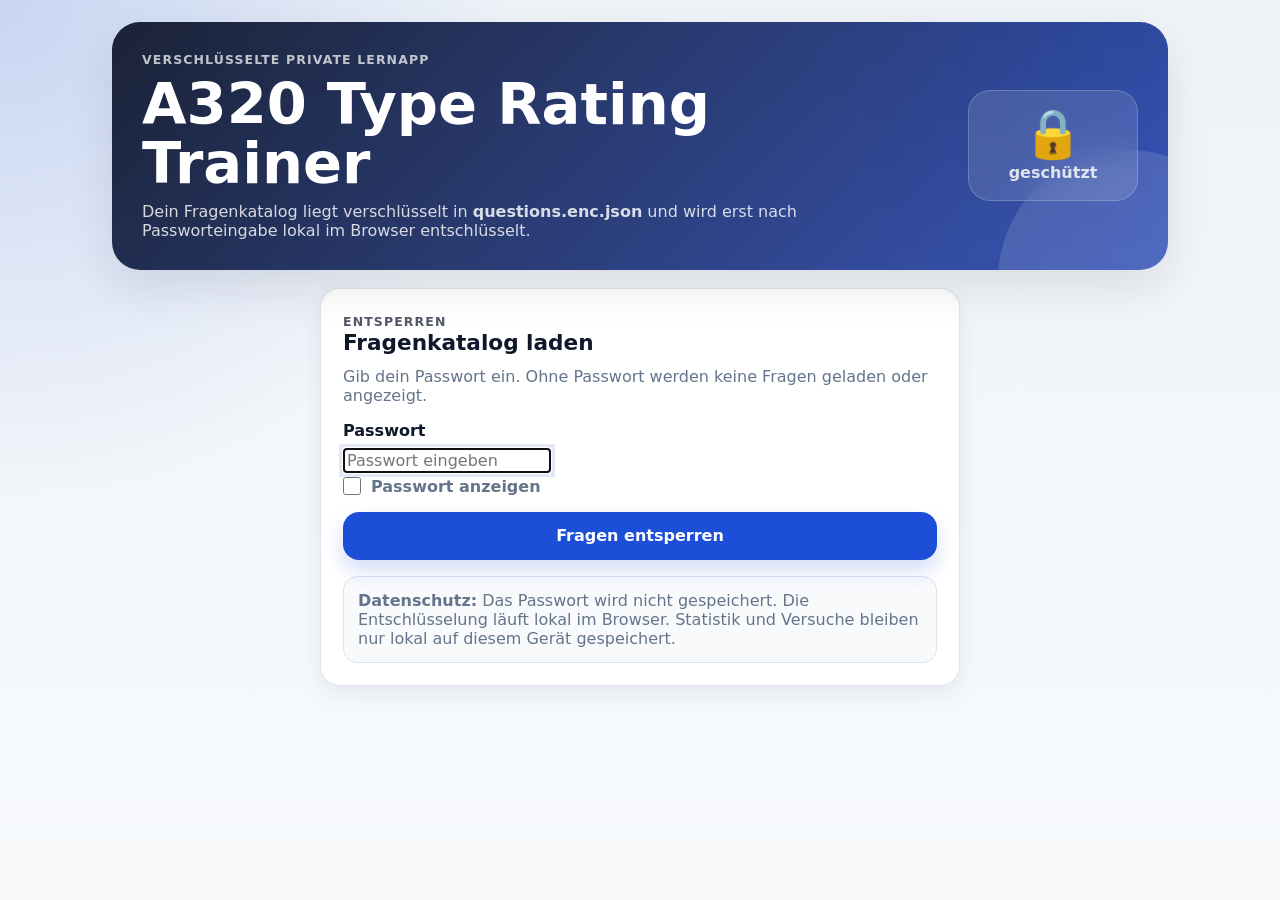
==== index.html @ b060999f "Add files via upload" ====
<!DOCTYPE html>
<html lang="de">
<head>
  <meta charset="UTF-8" />
  <meta name="viewport" content="width=device-width, initial-scale=1.0" />
  <meta name="theme-color" content="#0f172a" />
  <meta name="apple-mobile-web-app-capable" content="yes" />
  <meta name="apple-mobile-web-app-title" content="A320 Trainer" />
  <link rel="manifest" href="manifest.json" />
  <link rel="apple-touch-icon" href="icon-192.png" />

  <title>A320 Type Rating Trainer</title>

  <link rel="stylesheet" href="style.css" />
</head>
<body>
  <main class="app-shell">

    <section id="unlock-section" class="screen">
      <header class="hero">
        <div class="hero-content">
          <div>
            <p class="eyebrow">Verschlüsselte private Lernapp</p>
            <h1>A320 Type Rating Trainer</h1>
            <p class="subtitle">
              Dein Fragenkatalog liegt verschlüsselt in <strong>questions.enc.json</strong> und wird erst nach Passworteingabe lokal im Browser entschlüsselt.
            </p>
          </div>

          <div class="hero-badge">
            <strong>🔒</strong>
            <span>geschützt</span>
          </div>
        </div>
      </header>

      <section class="card unlock-card">
        <span class="card-kicker">Entsperren</span>
        <h2>Fragenkatalog laden</h2>
        <p class="muted">
          Gib dein Passwort ein. Ohne Passwort werden keine Fragen geladen oder angezeigt.
        </p>

        <label for="unlock-password">Passwort</label>
        <input id="unlock-password" type="password" autocomplete="current-password" placeholder="Passwort eingeben" />

        <label class="checkbox-line">
          <input id="show-password" type="checkbox" />
          Passwort anzeigen
        </label>

        <button id="unlock-btn" class="btn primary">
          Fragen entsperren
        </button>

        <div id="unlock-status" class="status-message hidden"></div>

        <div class="privacy-note">
          <strong>Datenschutz:</strong> Das Passwort wird nicht gespeichert. Die Entschlüsselung läuft lokal im Browser. Statistik und Versuche bleiben nur lokal auf diesem Gerät gespeichert.
        </div>
      </section>
    </section>

    <section id="dashboard-section" class="screen">
      <header class="hero">
        <div class="hero-content">
          <div>
            <p class="eyebrow">Private Lernapp</p>
            <h1>A320 Type Rating Trainer</h1>
            <p class="subtitle">
              Lokaler Quiz-Trainer für Lernmodus, Testprüfung, Fragenliste und Statistik.
            </p>
          </div>

          <div class="hero-badge">
            <strong id="question-count-hero">0</strong>
            <span>Fragen geladen</span>
          </div>
        </div>
      </header>

      <section id="data-warning-card" class="card warning-card hidden">
        <h2>Datenhinweis</h2>
        <div id="data-warning-list"></div>
      </section>

      <section class="dashboard-grid">
        <article class="card stat-card">
          <span class="card-kicker">Fragenkatalog</span>
          <strong id="question-count">0</strong>
          <p class="muted">Fragen lokal in dieser App geladen</p>

          <div class="button-row">
            <button id="open-question-list-btn" class="btn secondary">
              Fragenliste öffnen
            </button>
            <button id="export-questions-btn" class="btn ghost">
              Fragen als JSON exportieren
            </button>
          </div>
        </article>

        <article class="card stat-card">
          <span class="card-kicker">Statistik</span>
          <strong id="attempts-count">0</strong>
          <p class="muted">gespeicherte Versuche</p>

          <div class="mini-stats">
            <span>Bester Score: <strong id="best-score">–</strong></span>
            <span>Durchschnitt: <strong id="avg-score">–</strong></span>
          </div>
        </article>
      </section>

      <section class="mode-grid">
        <article class="card mode-card">
          <div class="mode-icon">📘</div>
          <h2>Lernmodus</h2>
          <p>
            Du erhältst direkt Feedback nach jeder Frage. Ideal zum Üben einzelner Bereiche.
          </p>

          <label for="range-type">Fragenbereich</label>
          <select id="range-type">
            <option value="all">Alle Fragen</option>
            <option value="custom">Eigener Bereich</option>
            <option value="wrong">Nur häufig falsch beantwortete Fragen</option>
          </select>

          <div id="range-custom" class="range-row hidden">
            <div>
              <label for="range-start">Von Frage</label>
              <input id="range-start" type="number" min="1" value="1" />
            </div>

            <div>
              <label for="range-end">Bis Frage</label>
              <input id="range-end" type="number" min="1" value="50" />
            </div>
          </div>

          <label class="checkbox-line">
            <input id="learn-shuffle" type="checkbox" />
            Zufällige Reihenfolge
          </label>

          <button id="start-learn-btn" class="btn primary">
            Lernmodus starten
          </button>
        </article>

        <article class="card mode-card">
          <div class="mode-icon">🧪</div>
          <h2>Testprüfung</h2>
          <p>
            40 zufällige Fragen. Während der Prüfung wird keine Lösung angezeigt.
            Die Auswertung kommt erst am Ende.
          </p>

          <label for="passing-score">Bestehensgrenze</label>
          <select id="passing-score">
            <option value="0">Keine Bestehensgrenze</option>
            <option value="70">70 %</option>
            <option value="75" selected>75 %</option>
            <option value="80">80 %</option>
            <option value="85">85 %</option>
          </select>

          <button id="start-test-btn" class="btn primary">
            Testprüfung starten
          </button>
        </article>
      </section>

      <section class="card">
        <div class="section-title-row">
          <div>
            <h2>Letzte Versuche</h2>
            <p class="muted">Alles wird nur lokal im Browser gespeichert.</p>
          </div>
          <button id="reset-stats-btn" class="btn danger small-btn">
            Statistik löschen
          </button>
        </div>

        <div id="history-list" class="history-list empty">
          Noch keine Versuche gespeichert.
        </div>

        <h3>Häufig falsch beantwortet</h3>
        <div id="frequent-wrong-list" class="history-list empty">
          Noch keine falschen Antworten vorhanden.
        </div>
      </section>
    </section>

    <section id="question-list-section" class="screen hidden">
      <div class="top-bar">
        <button id="back-from-list-btn" class="btn ghost">
          ← Dashboard
        </button>

        <div>
          <p class="screen-kicker">Fragenkatalog</p>
          <h1>Alle Fragen</h1>
          <p id="question-list-count" class="muted">0 Fragen</p>
        </div>
      </div>

      <section class="card">
        <label for="question-search">Suchen</label>
        <input id="question-search" type="search" placeholder="Fragentext, Antwort oder Nummer suchen..." />
        <div id="question-list" class="question-list"></div>
      </section>
    </section>

    <section id="quiz-section" class="screen hidden">
      <div class="top-bar">
        <button id="quit-session-btn" class="btn ghost">
          ← Abbrechen
        </button>

        <div>
          <p id="quiz-mode-title" class="screen-kicker">Lernmodus</p>
          <h1 id="quiz-progress">Frage 1 von 1</h1>
        </div>
      </div>

      <section class="card question-card">
        <div class="progress-shell">
          <div id="progress-bar" class="progress-bar"></div>
        </div>

        <div id="question-card"></div>

        <div id="answer-list" class="answer-list"></div>

        <div id="feedback-box" class="feedback-box hidden"></div>

        <div class="quiz-actions">
          <button id="check-answer-btn" class="btn primary">
            Antwort prüfen
          </button>

          <button id="next-question-btn" class="btn secondary">
            Nächste Frage
          </button>
        </div>
      </section>
    </section>

    <section id="result-section" class="screen hidden">
      <div class="top-bar">
        <button id="back-dashboard-btn" class="btn ghost">
          ← Dashboard
        </button>

        <div>
          <p class="screen-kicker">Auswertung</p>
          <h1 id="result-title">Resultat</h1>
        </div>
      </div>

      <section class="card">
        <div id="result-summary" class="result-summary"></div>

        <h2>Falsch beantwortete Fragen</h2>
        <div id="result-wrong-list" class="wrong-list"></div>
      </section>
    </section>

  </main>

  <script src="app.js" defer></script>
</body>
</html>
---- style.css ----
/* A320 Type Rating Trainer - modernes, mobiles Layout */

:root {
  --bg: #eef3f8;
  --bg-2: #f8fafc;
  --card: rgba(255, 255, 255, 0.96);
  --text: #0f172a;
  --muted: #64748b;
  --border: #dbe3ed;

  --primary: #1d4ed8;
  --primary-dark: #1e40af;
  --primary-soft: #dbeafe;

  --success: #15803d;
  --success-soft: #dcfce7;

  --danger: #b91c1c;
  --danger-soft: #fee2e2;

  --warning: #b45309;
  --warning-soft: #fff7ed;
  --warning-border: #fed7aa;

  --radius-lg: 28px;
  --radius: 20px;
  --radius-sm: 14px;

  --shadow: 0 18px 45px rgba(15, 23, 42, 0.10);
  --shadow-soft: 0 8px 22px rgba(15, 23, 42, 0.07);
}

* {
  box-sizing: border-box;
}

html {
  -webkit-text-size-adjust: 100%;
}

body {
  margin: 0;
  min-height: 100vh;
  color: var(--text);
  font-family: Inter, ui-sans-serif, system-ui, -apple-system, BlinkMacSystemFont, "Segoe UI", sans-serif;
  background:
    radial-gradient(circle at top left, rgba(29, 78, 216, 0.18), transparent 32rem),
    linear-gradient(180deg, var(--bg), var(--bg-2));
}

button,
input,
select {
  font: inherit;
}

.app-shell {
  width: min(1100px, 100%);
  margin: 0 auto;
  padding: 22px;
}

.screen {
  animation: fadeIn 0.18s ease-in-out;
}

.hidden {
  display: none !important;
}

.hero {
  position: relative;
  overflow: hidden;
  margin-bottom: 18px;
  padding: 30px;
  color: white;
  border-radius: var(--radius-lg);
  background:
    linear-gradient(135deg, rgba(15, 23, 42, 0.94), rgba(30, 64, 175, 0.88)),
    radial-gradient(circle at top right, rgba(96, 165, 250, 0.35), transparent 22rem);
  box-shadow: var(--shadow);
}

.hero::after {
  content: "";
  position: absolute;
  width: 260px;
  height: 260px;
  right: -90px;
  bottom: -140px;
  border-radius: 50%;
  background: rgba(255, 255, 255, 0.12);
}

.hero-content {
  position: relative;
  z-index: 1;
  display: flex;
  gap: 22px;
  align-items: center;
  justify-content: space-between;
}

.eyebrow,
.screen-kicker,
.card-kicker {
  margin: 0 0 8px;
  color: inherit;
  text-transform: uppercase;
  letter-spacing: 0.09em;
  font-size: 0.78rem;
  font-weight: 800;
  opacity: 0.72;
}

h1,
h2,
h3,
p {
  margin-top: 0;
}

h1 {
  margin-bottom: 8px;
  font-size: clamp(2rem, 5vw, 3.6rem);
  line-height: 1.03;
}

h2 {
  margin-bottom: 12px;
  font-size: 1.35rem;
}

h3 {
  margin-top: 24px;
  margin-bottom: 10px;
}

.subtitle {
  max-width: 680px;
  margin-bottom: 0;
  color: rgba(255, 255, 255, 0.82);
}

.hero-badge {
  min-width: 170px;
  padding: 18px;
  border: 1px solid rgba(255, 255, 255, 0.20);
  border-radius: 22px;
  background: rgba(255, 255, 255, 0.12);
  backdrop-filter: blur(16px);
  text-align: center;
}

.hero-badge strong {
  display: block;
  font-size: 3rem;
  line-height: 1;
}

.hero-badge span {
  display: block;
  margin-top: 6px;
  color: rgba(255, 255, 255, 0.82);
  font-weight: 700;
}

.card {
  margin-bottom: 18px;
  padding: 22px;
  border: 1px solid rgba(219, 227, 237, 0.92);
  border-radius: var(--radius);
  background: var(--card);
  box-shadow: var(--shadow-soft);
}

.warning-card {
  border-color: var(--warning-border);
  background: var(--warning-soft);
  color: #7c2d12;
}

.dashboard-grid,
.mode-grid {
  display: grid;
  grid-template-columns: 1fr 1fr;
  gap: 18px;
}

.stat-card strong {
  display: block;
  margin-bottom: 6px;
  font-size: 3rem;
  line-height: 1;
}

.muted {
  color: var(--muted);
}

.button-row {
  display: flex;
  gap: 10px;
  margin-top: 16px;
}

.mini-stats {
  display: grid;
  gap: 8px;
  margin-top: 14px;
  color: var(--muted);
}

.mode-card {
  display: flex;
  flex-direction: column;
}

.mode-card p {
  color: var(--muted);
}

.mode-icon {
  display: inline-grid;
  width: 48px;
  height: 48px;
  place-items: center;
  margin-bottom: 14px;
  border-radius: 16px;
  background: var(--primary-soft);
  font-size: 1.4rem;
}

label {
  display: block;
  margin: 12px 0 8px;
  font-weight: 800;
}

select,
input[type="number"],
input[type="search"] {
  width: 100%;
  margin-bottom: 10px;
  padding: 14px 15px;
  color: var(--text);
  border: 1px solid var(--border);
  border-radius: var(--radius-sm);
  background: white;
  outline: none;
}

select:focus,
input:focus {
  border-color: rgba(29, 78, 216, 0.65);
  box-shadow: 0 0 0 4px rgba(29, 78, 216, 0.12);
}

.range-row {
  display: grid;
  grid-template-columns: 1fr 1fr;
  gap: 14px;
}

.checkbox-line {
  display: flex;
  align-items: center;
  gap: 10px;
  margin: 6px 0 16px;
  color: var(--muted);
  font-weight: 700;
}

.checkbox-line input {
  width: 20px;
  height: 20px;
}

.btn {
  display: inline-flex;
  width: 100%;
  min-height: 48px;
  align-items: center;
  justify-content: center;
  gap: 8px;
  padding: 13px 16px;
  border: 0;
  border-radius: 16px;
  cursor: pointer;
  font-weight: 900;
  transition: transform 0.08s ease, opacity 0.15s ease, background 0.15s ease, box-shadow 0.15s ease;
}

.btn:active {
  transform: translateY(1px) scale(0.995);
}

.btn:disabled {
  cursor: not-allowed;
  opacity: 0.52;
}

.primary {
  color: white;
  background: var(--primary);
  box-shadow: 0 10px 20px rgba(29, 78, 216, 0.20);
}

.primary:hover {
  background: var(--primary-dark);
}

.secondary {
  color: #1e293b;
  background: #e8eef8;
}

.ghost {
  color: var(--primary);
  border: 1px solid var(--border);
  background: white;
}

.danger {
  color: var(--danger);
  background: var(--danger-soft);
}

.small-btn {
  width: auto;
  min-height: 42px;
}

.section-title-row,
.top-bar {
  display: flex;
  gap: 16px;
  align-items: center;
  justify-content: space-between;
}

.top-bar {
  margin-bottom: 18px;
}

.top-bar .btn {
  width: auto;
  min-width: 150px;
}

.top-bar h1 {
  margin-bottom: 2px;
  font-size: clamp(1.7rem, 4vw, 2.5rem);
}

.history-list,
.wrong-list,
.question-list {
  display: grid;
  gap: 12px;
}

.empty {
  color: var(--muted);
}

.history-item,
.wrong-item,
.list-question-item {
  padding: 15px;
  border: 1px solid var(--border);
  border-radius: 16px;
  background: #fbfdff;
}

.history-item p,
.wrong-item p,
.list-question-item p {
  margin-bottom: 8px;
}

.question-card {
  padding: clamp(18px, 4vw, 30px);
}

.progress-shell {
  width: 100%;
  height: 10px;
  overflow: hidden;
  margin-bottom: 22px;
  border-radius: 999px;
  background: #e2e8f0;
}

.progress-bar {
  height: 100%;
  width: 0%;
  border-radius: 999px;
  background: linear-gradient(90deg, var(--primary), #38bdf8);
  transition: width 0.22s ease;
}

.question-meta {
  display: flex;
  flex-wrap: wrap;
  gap: 8px;
  margin-bottom: 12px;
}

.pill {
  display: inline-flex;
  align-items: center;
  padding: 5px 10px;
  border-radius: 999px;
  color: #475569;
  background: #f1f5f9;
  font-size: 0.85rem;
  font-weight: 800;
}

.question-card h2 {
  font-size: clamp(1.25rem, 4vw, 1.85rem);
  line-height: 1.28;
}

.answer-list {
  display: grid;
  gap: 12px;
  margin-top: 22px;
}

.answer-btn {
  width: 100%;
  min-height: 58px;
  padding: 15px;
  text-align: left;
  color: var(--text);
  border: 2px solid var(--border);
  border-radius: 18px;
  background: white;
  cursor: pointer;
  line-height: 1.35;
}

.answer-btn:hover {
  border-color: #b8c5d8;
  background: #fbfdff;
}

.answer-btn.selected {
  border-color: var(--primary);
  background: #eff6ff;
}

.answer-btn.correct {
  border-color: var(--success);
  background: var(--success-soft);
}

.answer-btn.wrong {
  border-color: var(--danger);
  background: var(--danger-soft);
}

.answer-letter {
  display: inline-grid;
  width: 31px;
  height: 31px;
  place-items: center;
  margin-right: 10px;
  border-radius: 999px;
  color: #0f172a;
  background: #e2e8f0;
  font-weight: 950;
}

.feedback-box {
  margin-top: 16px;
  padding: 14px;
  border-radius: 16px;
  font-weight: 800;
}

.feedback-box.good {
  color: var(--success);
  background: var(--success-soft);
}

.feedback-box.bad {
  color: var(--danger);
  background: var(--danger-soft);
}

.quiz-actions {
  display: grid;
  grid-template-columns: 1fr 1fr;
  gap: 12px;
  margin-top: 20px;
}

.result-summary {
  display: grid;
  grid-template-columns: repeat(5, 1fr);
  gap: 12px;
  margin-bottom: 24px;
}

.result-box {
  padding: 16px;
  border: 1px solid var(--border);
  border-radius: 16px;
  background: #fbfdff;
}

.result-box span {
  display: block;
  margin-bottom: 6px;
  color: var(--muted);
  font-size: 0.9rem;
  font-weight: 700;
}

.result-box strong {
  display: block;
  font-size: 1.7rem;
}

.result-box.pass {
  border-color: rgba(21, 128, 61, 0.3);
  background: var(--success-soft);
}

.result-box.fail {
  border-color: rgba(185, 28, 28, 0.3);
  background: var(--danger-soft);
}

.tag {
  display: inline-flex;
  margin-bottom: 8px;
  padding: 5px 10px;
  border-radius: 999px;
  font-size: 0.82rem;
  font-weight: 900;
}

.tag-success {
  color: var(--success);
  background: var(--success-soft);
}

.tag-danger {
  color: var(--danger);
  background: var(--danger-soft);
}

.answer-list-mini {
  display: grid;
  gap: 6px;
  margin-top: 10px;
}

.answer-mini {
  padding: 8px 10px;
  border-radius: 10px;
  background: #f1f5f9;
}

.answer-mini.correct-mini {
  color: var(--success);
  background: var(--success-soft);
  font-weight: 900;
}

@media (max-width: 820px) {
  .app-shell {
    padding: 14px;
  }

  .hero {
    padding: 22px;
  }

  .hero-content,
  .dashboard-grid,
  .mode-grid,
  .range-row,
  .quiz-actions,
  .result-summary,
  .section-title-row,
  .top-bar {
    display: grid;
    grid-template-columns: 1fr;
  }

  .hero-badge {
    width: 100%;
    text-align: left;
  }

  .button-row {
    flex-direction: column;
  }

  .top-bar .btn,
  .small-btn {
    width: 100%;
  }

  .result-summary {
    gap: 10px;
  }
}

@keyframes fadeIn {
  from {
    opacity: 0;
    transform: translateY(5px);
  }

  to {
    opacity: 1;
    transform: translateY(0);
  }
}


/* Verschlüsselungs- / Unlock-Screen */
.unlock-card {
  max-width: 640px;
  margin-left: auto;
  margin-right: auto;
}

.checkbox-line {
  display: flex;
  align-items: center;
  gap: 10px;
  font-weight: 700;
  margin: 4px 0 16px;
}

.checkbox-line input {
  width: 18px;
  height: 18px;
  margin: 0;
}

.status-message {
  margin-top: 14px;
  border-radius: 14px;
  padding: 12px 14px;
  font-weight: 800;
}

.status-message.info {
  background: #e0f2fe;
  color: #075985;
}

.status-message.good {
  background: var(--success-bg);
  color: var(--success);
}

.status-message.bad {
  background: var(--danger-bg);
  color: var(--danger);
}

.privacy-note {
  margin-top: 16px;
  padding: 14px;
  border-radius: 14px;
  background: #f8fafc;
  color: var(--muted);
  border: 1px solid var(--border);
}
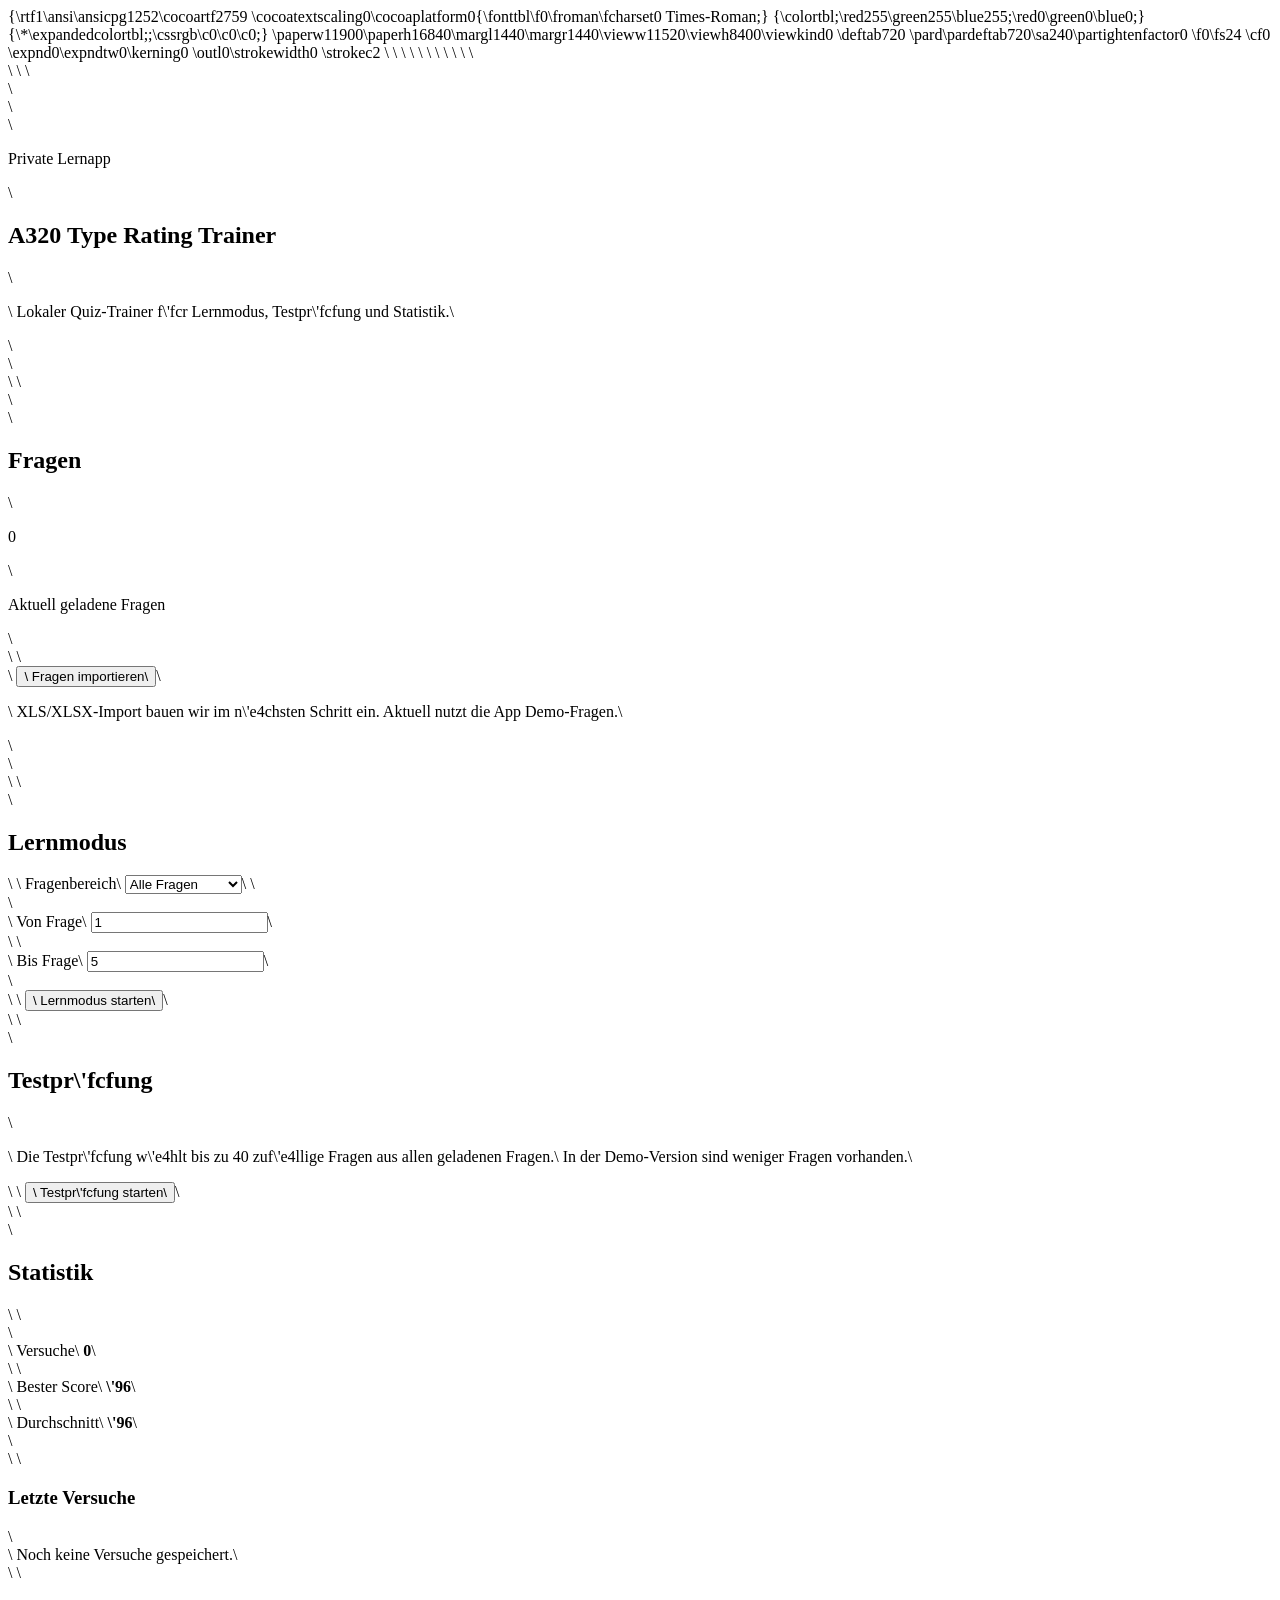
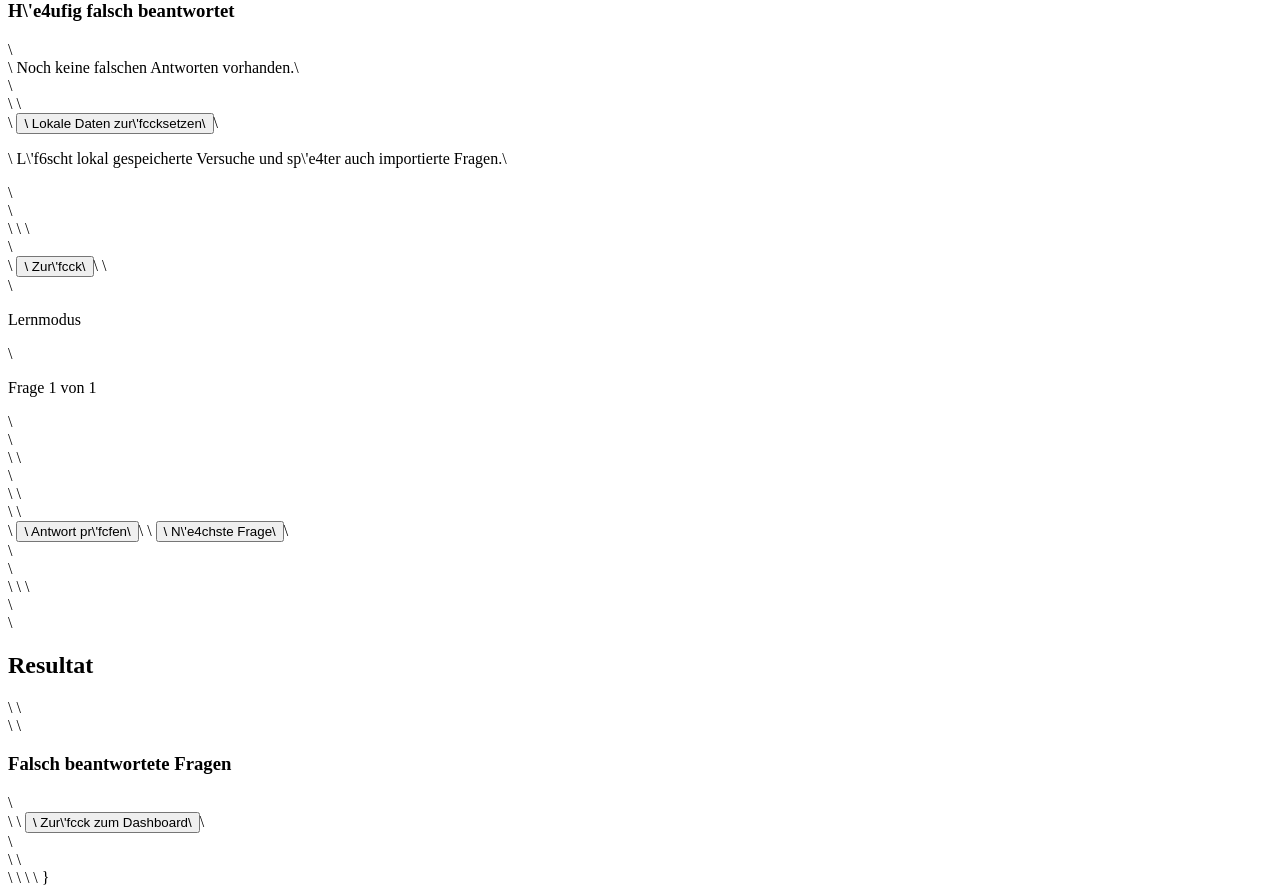
==== commit 37ee7579: "Add files via upload" ====
--- a/index.html
+++ b/index.html
@@ -1,276 +1,181 @@
-<!DOCTYPE html>
-<html lang="de">
-<head>
-  <meta charset="UTF-8" />
-  <meta name="viewport" content="width=device-width, initial-scale=1.0" />
-  <meta name="theme-color" content="#0f172a" />
-  <meta name="apple-mobile-web-app-capable" content="yes" />
-  <meta name="apple-mobile-web-app-title" content="A320 Trainer" />
-  <link rel="manifest" href="manifest.json" />
-  <link rel="apple-touch-icon" href="icon-192.png" />
+{\rtf1\ansi\ansicpg1252\cocoartf2759
+\cocoatextscaling0\cocoaplatform0{\fonttbl\f0\froman\fcharset0 Times-Roman;}
+{\colortbl;\red255\green255\blue255;\red0\green0\blue0;}
+{\*\expandedcolortbl;;\cssrgb\c0\c0\c0;}
+\paperw11900\paperh16840\margl1440\margr1440\vieww11520\viewh8400\viewkind0
+\deftab720
+\pard\pardeftab720\sa240\partightenfactor0
 
-  <title>A320 Type Rating Trainer</title>
-
-  <link rel="stylesheet" href="style.css" />
-</head>
-<body>
-  <main class="app-shell">
-
-    <section id="unlock-section" class="screen">
-      <header class="hero">
-        <div class="hero-content">
-          <div>
-            <p class="eyebrow">Verschlüsselte private Lernapp</p>
-            <h1>A320 Type Rating Trainer</h1>
-            <p class="subtitle">
-              Dein Fragenkatalog liegt verschlüsselt in <strong>questions.enc.json</strong> und wird erst nach Passworteingabe lokal im Browser entschlüsselt.
-            </p>
-          </div>
-
-          <div class="hero-badge">
-            <strong>🔒</strong>
-            <span>geschützt</span>
-          </div>
-        </div>
-      </header>
-
-      <section class="card unlock-card">
-        <span class="card-kicker">Entsperren</span>
-        <h2>Fragenkatalog laden</h2>
-        <p class="muted">
-          Gib dein Passwort ein. Ohne Passwort werden keine Fragen geladen oder angezeigt.
-        </p>
-
-        <label for="unlock-password">Passwort</label>
-        <input id="unlock-password" type="password" autocomplete="current-password" placeholder="Passwort eingeben" />
-
-        <label class="checkbox-line">
-          <input id="show-password" type="checkbox" />
-          Passwort anzeigen
-        </label>
-
-        <button id="unlock-btn" class="btn primary">
-          Fragen entsperren
-        </button>
-
-        <div id="unlock-status" class="status-message hidden"></div>
-
-        <div class="privacy-note">
-          <strong>Datenschutz:</strong> Das Passwort wird nicht gespeichert. Die Entschlüsselung läuft lokal im Browser. Statistik und Versuche bleiben nur lokal auf diesem Gerät gespeichert.
-        </div>
-      </section>
-    </section>
-
-    <section id="dashboard-section" class="screen">
-      <header class="hero">
-        <div class="hero-content">
-          <div>
-            <p class="eyebrow">Private Lernapp</p>
-            <h1>A320 Type Rating Trainer</h1>
-            <p class="subtitle">
-              Lokaler Quiz-Trainer für Lernmodus, Testprüfung, Fragenliste und Statistik.
-            </p>
-          </div>
-
-          <div class="hero-badge">
-            <strong id="question-count-hero">0</strong>
-            <span>Fragen geladen</span>
-          </div>
-        </div>
-      </header>
-
-      <section id="data-warning-card" class="card warning-card hidden">
-        <h2>Datenhinweis</h2>
-        <div id="data-warning-list"></div>
-      </section>
-
-      <section class="dashboard-grid">
-        <article class="card stat-card">
-          <span class="card-kicker">Fragenkatalog</span>
-          <strong id="question-count">0</strong>
-          <p class="muted">Fragen lokal in dieser App geladen</p>
-
-          <div class="button-row">
-            <button id="open-question-list-btn" class="btn secondary">
-              Fragenliste öffnen
-            </button>
-            <button id="export-questions-btn" class="btn ghost">
-              Fragen als JSON exportieren
-            </button>
-          </div>
-        </article>
-
-        <article class="card stat-card">
-          <span class="card-kicker">Statistik</span>
-          <strong id="attempts-count">0</strong>
-          <p class="muted">gespeicherte Versuche</p>
-
-          <div class="mini-stats">
-            <span>Bester Score: <strong id="best-score">–</strong></span>
-            <span>Durchschnitt: <strong id="avg-score">–</strong></span>
-          </div>
-        </article>
-      </section>
-
-      <section class="mode-grid">
-        <article class="card mode-card">
-          <div class="mode-icon">📘</div>
-          <h2>Lernmodus</h2>
-          <p>
-            Du erhältst direkt Feedback nach jeder Frage. Ideal zum Üben einzelner Bereiche.
-          </p>
-
-          <label for="range-type">Fragenbereich</label>
-          <select id="range-type">
-            <option value="all">Alle Fragen</option>
-            <option value="custom">Eigener Bereich</option>
-            <option value="wrong">Nur häufig falsch beantwortete Fragen</option>
-          </select>
-
-          <div id="range-custom" class="range-row hidden">
-            <div>
-              <label for="range-start">Von Frage</label>
-              <input id="range-start" type="number" min="1" value="1" />
-            </div>
-
-            <div>
-              <label for="range-end">Bis Frage</label>
-              <input id="range-end" type="number" min="1" value="50" />
-            </div>
-          </div>
-
-          <label class="checkbox-line">
-            <input id="learn-shuffle" type="checkbox" />
-            Zufällige Reihenfolge
-          </label>
-
-          <button id="start-learn-btn" class="btn primary">
-            Lernmodus starten
-          </button>
-        </article>
-
-        <article class="card mode-card">
-          <div class="mode-icon">🧪</div>
-          <h2>Testprüfung</h2>
-          <p>
-            40 zufällige Fragen. Während der Prüfung wird keine Lösung angezeigt.
-            Die Auswertung kommt erst am Ende.
-          </p>
-
-          <label for="passing-score">Bestehensgrenze</label>
-          <select id="passing-score">
-            <option value="0">Keine Bestehensgrenze</option>
-            <option value="70">70 %</option>
-            <option value="75" selected>75 %</option>
-            <option value="80">80 %</option>
-            <option value="85">85 %</option>
-          </select>
-
-          <button id="start-test-btn" class="btn primary">
-            Testprüfung starten
-          </button>
-        </article>
-      </section>
-
-      <section class="card">
-        <div class="section-title-row">
-          <div>
-            <h2>Letzte Versuche</h2>
-            <p class="muted">Alles wird nur lokal im Browser gespeichert.</p>
-          </div>
-          <button id="reset-stats-btn" class="btn danger small-btn">
-            Statistik löschen
-          </button>
-        </div>
-
-        <div id="history-list" class="history-list empty">
-          Noch keine Versuche gespeichert.
-        </div>
-
-        <h3>Häufig falsch beantwortet</h3>
-        <div id="frequent-wrong-list" class="history-list empty">
-          Noch keine falschen Antworten vorhanden.
-        </div>
-      </section>
-    </section>
-
-    <section id="question-list-section" class="screen hidden">
-      <div class="top-bar">
-        <button id="back-from-list-btn" class="btn ghost">
-          ← Dashboard
-        </button>
-
-        <div>
-          <p class="screen-kicker">Fragenkatalog</p>
-          <h1>Alle Fragen</h1>
-          <p id="question-list-count" class="muted">0 Fragen</p>
-        </div>
-      </div>
-
-      <section class="card">
-        <label for="question-search">Suchen</label>
-        <input id="question-search" type="search" placeholder="Fragentext, Antwort oder Nummer suchen..." />
-        <div id="question-list" class="question-list"></div>
-      </section>
-    </section>
-
-    <section id="quiz-section" class="screen hidden">
-      <div class="top-bar">
-        <button id="quit-session-btn" class="btn ghost">
-          ← Abbrechen
-        </button>
-
-        <div>
-          <p id="quiz-mode-title" class="screen-kicker">Lernmodus</p>
-          <h1 id="quiz-progress">Frage 1 von 1</h1>
-        </div>
-      </div>
-
-      <section class="card question-card">
-        <div class="progress-shell">
-          <div id="progress-bar" class="progress-bar"></div>
-        </div>
-
-        <div id="question-card"></div>
-
-        <div id="answer-list" class="answer-list"></div>
-
-        <div id="feedback-box" class="feedback-box hidden"></div>
-
-        <div class="quiz-actions">
-          <button id="check-answer-btn" class="btn primary">
-            Antwort prüfen
-          </button>
-
-          <button id="next-question-btn" class="btn secondary">
-            Nächste Frage
-          </button>
-        </div>
-      </section>
-    </section>
-
-    <section id="result-section" class="screen hidden">
-      <div class="top-bar">
-        <button id="back-dashboard-btn" class="btn ghost">
-          ← Dashboard
-        </button>
-
-        <div>
-          <p class="screen-kicker">Auswertung</p>
-          <h1 id="result-title">Resultat</h1>
-        </div>
-      </div>
-
-      <section class="card">
-        <div id="result-summary" class="result-summary"></div>
-
-        <h2>Falsch beantwortete Fragen</h2>
-        <div id="result-wrong-list" class="wrong-list"></div>
-      </section>
-    </section>
-
-  </main>
-
-  <script src="app.js" defer></script>
-</body>
-</html>
+\f0\fs24 \cf0 \expnd0\expndtw0\kerning0
+\outl0\strokewidth0 \strokec2 <!DOCTYPE html>\
+<html lang="de">\
+<head>\
+  <meta charset="UTF-8" />\
+  <meta name="viewport" content="width=device-width, initial-scale=1.0" />\
+\
+  <title>A320 Type Rating Trainer</title>\
+\
+  <link rel="stylesheet" href="style.css" />\
+</head>\
+<body>\
+  <main class="app-shell">\
+\
+    <!-- Dashboard -->\
+    <section id="dashboard-section" class="screen">\
+      <header class="hero">\
+        <div>\
+          <p class="eyebrow">Private Lernapp</p>\
+          <h1>A320 Type Rating Trainer</h1>\
+          <p class="subtitle">\
+            Lokaler Quiz-Trainer f\'fcr Lernmodus, Testpr\'fcfung und Statistik.\
+          </p>\
+        </div>\
+      </header>\
+\
+      <section class="card grid-2">\
+        <div>\
+          <h2>Fragen</h2>\
+          <p class="big-number" id="question-count">0</p>\
+          <p class="muted">Aktuell geladene Fragen</p>\
+        </div>\
+\
+        <div class="button-stack">\
+          <button id="import-btn" class="btn secondary">\
+            Fragen importieren\
+          </button>\
+          <p class="hint">\
+            XLS/XLSX-Import bauen wir im n\'e4chsten Schritt ein. Aktuell nutzt die App Demo-Fragen.\
+          </p>\
+        </div>\
+      </section>\
+\
+      <section class="card">\
+        <h2>Lernmodus</h2>\
+\
+        <label for="range-type">Fragenbereich</label>\
+        <select id="range-type">\
+          <option value="all">Alle Fragen</option>\
+          <option value="custom">Eigener Bereich</option>\
+        </select>\
+\
+        <div id="range-custom" class="range-row hidden">\
+          <div>\
+            <label for="range-start">Von Frage</label>\
+            <input id="range-start" type="number" min="1" value="1" />\
+          </div>\
+\
+          <div>\
+            <label for="range-end">Bis Frage</label>\
+            <input id="range-end" type="number" min="1" value="5" />\
+          </div>\
+        </div>\
+\
+        <button id="start-learn-btn" class="btn primary">\
+          Lernmodus starten\
+        </button>\
+      </section>\
+\
+      <section class="card">\
+        <h2>Testpr\'fcfung</h2>\
+        <p>\
+          Die Testpr\'fcfung w\'e4hlt bis zu 40 zuf\'e4llige Fragen aus allen geladenen Fragen.\
+          In der Demo-Version sind weniger Fragen vorhanden.\
+        </p>\
+\
+        <button id="start-test-btn" class="btn primary">\
+          Testpr\'fcfung starten\
+        </button>\
+      </section>\
+\
+      <section class="card">\
+        <h2>Statistik</h2>\
+\
+        <div class="stats-grid">\
+          <div class="stat-box">\
+            <span class="stat-label">Versuche</span>\
+            <strong id="attempts-count">0</strong>\
+          </div>\
+\
+          <div class="stat-box">\
+            <span class="stat-label">Bester Score</span>\
+            <strong id="best-score">\'96</strong>\
+          </div>\
+\
+          <div class="stat-box">\
+            <span class="stat-label">Durchschnitt</span>\
+            <strong id="avg-score">\'96</strong>\
+          </div>\
+        </div>\
+\
+        <h3>Letzte Versuche</h3>\
+        <div id="history-list" class="history-list empty">\
+          Noch keine Versuche gespeichert.\
+        </div>\
+\
+        <h3>H\'e4ufig falsch beantwortet</h3>\
+        <div id="frequent-wrong-list" class="history-list empty">\
+          Noch keine falschen Antworten vorhanden.\
+        </div>\
+      </section>\
+\
+      <section class="danger-zone">\
+        <button id="reset-data-btn" class="btn danger">\
+          Lokale Daten zur\'fccksetzen\
+        </button>\
+        <p class="hint">\
+          L\'f6scht lokal gespeicherte Versuche und sp\'e4ter auch importierte Fragen.\
+        </p>\
+      </section>\
+    </section>\
+\
+    <!-- Quiz Screen -->\
+    <section id="quiz-section" class="screen hidden">\
+      <div class="top-bar">\
+        <button id="quit-session-btn" class="btn ghost">\
+          Zur\'fcck\
+        </button>\
+\
+        <div>\
+          <p id="quiz-mode-title" class="quiz-title">Lernmodus</p>\
+          <p id="quiz-progress" class="muted">Frage 1 von 1</p>\
+        </div>\
+      </div>\
+\
+      <section class="card question-card">\
+        <div id="question-card"></div>\
+\
+        <div id="answer-list" class="answer-list"></div>\
+\
+        <div class="quiz-actions">\
+          <button id="check-answer-btn" class="btn primary">\
+            Antwort pr\'fcfen\
+          </button>\
+\
+          <button id="next-question-btn" class="btn secondary">\
+            N\'e4chste Frage\
+          </button>\
+        </div>\
+      </section>\
+    </section>\
+\
+    <!-- Result Screen -->\
+    <section id="result-section" class="screen hidden">\
+      <section class="card">\
+        <h2 id="result-title">Resultat</h2>\
+\
+        <div id="result-summary" class="result-summary"></div>\
+\
+        <h3>Falsch beantwortete Fragen</h3>\
+        <div id="result-wrong-list" class="wrong-list"></div>\
+\
+        <button id="back-dashboard-btn" class="btn primary">\
+          Zur\'fcck zum Dashboard\
+        </button>\
+      </section>\
+    </section>\
+\
+  </main>\
+\
+  <script src="app.js" defer></script>\
+</body>\
+</html>}
--- a/style.css
+++ b/style.css
@@ -1,678 +1,432 @@
-/* A320 Type Rating Trainer - modernes, mobiles Layout */
+{\rtf1\ansi\ansicpg1252\cocoartf2759
+\cocoatextscaling0\cocoaplatform0{\fonttbl\f0\fswiss\fcharset0 Helvetica;}
+{\colortbl;\red255\green255\blue255;}
+{\*\expandedcolortbl;;}
+\paperw11900\paperh16840\margl1440\margr1440\vieww11520\viewh8400\viewkind0
+\pard\tx720\tx1440\tx2160\tx2880\tx3600\tx4320\tx5040\tx5760\tx6480\tx7200\tx7920\tx8640\pardirnatural\partightenfactor0
 
-:root {
-  --bg: #eef3f8;
-  --bg-2: #f8fafc;
-  --card: rgba(255, 255, 255, 0.96);
-  --text: #0f172a;
-  --muted: #64748b;
-  --border: #dbe3ed;
-
-  --primary: #1d4ed8;
-  --primary-dark: #1e40af;
-  --primary-soft: #dbeafe;
-
-  --success: #15803d;
-  --success-soft: #dcfce7;
-
-  --danger: #b91c1c;
-  --danger-soft: #fee2e2;
-
-  --warning: #b45309;
-  --warning-soft: #fff7ed;
-  --warning-border: #fed7aa;
-
-  --radius-lg: 28px;
-  --radius: 20px;
-  --radius-sm: 14px;
-
-  --shadow: 0 18px 45px rgba(15, 23, 42, 0.10);
-  --shadow-soft: 0 8px 22px rgba(15, 23, 42, 0.07);
-}
-
-* {
-  box-sizing: border-box;
-}
-
-html {
-  -webkit-text-size-adjust: 100%;
-}
-
-body {
-  margin: 0;
-  min-height: 100vh;
-  color: var(--text);
-  font-family: Inter, ui-sans-serif, system-ui, -apple-system, BlinkMacSystemFont, "Segoe UI", sans-serif;
-  background:
-    radial-gradient(circle at top left, rgba(29, 78, 216, 0.18), transparent 32rem),
-    linear-gradient(180deg, var(--bg), var(--bg-2));
-}
-
-button,
-input,
-select {
-  font: inherit;
-}
-
-.app-shell {
-  width: min(1100px, 100%);
-  margin: 0 auto;
-  padding: 22px;
-}
-
-.screen {
-  animation: fadeIn 0.18s ease-in-out;
-}
-
-.hidden {
-  display: none !important;
-}
-
-.hero {
-  position: relative;
-  overflow: hidden;
-  margin-bottom: 18px;
-  padding: 30px;
-  color: white;
-  border-radius: var(--radius-lg);
-  background:
-    linear-gradient(135deg, rgba(15, 23, 42, 0.94), rgba(30, 64, 175, 0.88)),
-    radial-gradient(circle at top right, rgba(96, 165, 250, 0.35), transparent 22rem);
-  box-shadow: var(--shadow);
-}
-
-.hero::after {
-  content: "";
-  position: absolute;
-  width: 260px;
-  height: 260px;
-  right: -90px;
-  bottom: -140px;
-  border-radius: 50%;
-  background: rgba(255, 255, 255, 0.12);
-}
-
-.hero-content {
-  position: relative;
-  z-index: 1;
-  display: flex;
-  gap: 22px;
-  align-items: center;
-  justify-content: space-between;
-}
-
-.eyebrow,
-.screen-kicker,
-.card-kicker {
-  margin: 0 0 8px;
-  color: inherit;
-  text-transform: uppercase;
-  letter-spacing: 0.09em;
-  font-size: 0.78rem;
-  font-weight: 800;
-  opacity: 0.72;
-}
-
-h1,
-h2,
-h3,
-p {
-  margin-top: 0;
-}
-
-h1 {
-  margin-bottom: 8px;
-  font-size: clamp(2rem, 5vw, 3.6rem);
-  line-height: 1.03;
-}
-
-h2 {
-  margin-bottom: 12px;
-  font-size: 1.35rem;
-}
-
-h3 {
-  margin-top: 24px;
-  margin-bottom: 10px;
-}
-
-.subtitle {
-  max-width: 680px;
-  margin-bottom: 0;
-  color: rgba(255, 255, 255, 0.82);
-}
-
-.hero-badge {
-  min-width: 170px;
-  padding: 18px;
-  border: 1px solid rgba(255, 255, 255, 0.20);
-  border-radius: 22px;
-  background: rgba(255, 255, 255, 0.12);
-  backdrop-filter: blur(16px);
-  text-align: center;
-}
-
-.hero-badge strong {
-  display: block;
-  font-size: 3rem;
-  line-height: 1;
-}
-
-.hero-badge span {
-  display: block;
-  margin-top: 6px;
-  color: rgba(255, 255, 255, 0.82);
-  font-weight: 700;
-}
-
-.card {
-  margin-bottom: 18px;
-  padding: 22px;
-  border: 1px solid rgba(219, 227, 237, 0.92);
-  border-radius: var(--radius);
-  background: var(--card);
-  box-shadow: var(--shadow-soft);
-}
-
-.warning-card {
-  border-color: var(--warning-border);
-  background: var(--warning-soft);
-  color: #7c2d12;
-}
-
-.dashboard-grid,
-.mode-grid {
-  display: grid;
-  grid-template-columns: 1fr 1fr;
-  gap: 18px;
-}
-
-.stat-card strong {
-  display: block;
-  margin-bottom: 6px;
-  font-size: 3rem;
-  line-height: 1;
-}
-
-.muted {
-  color: var(--muted);
-}
-
-.button-row {
-  display: flex;
-  gap: 10px;
-  margin-top: 16px;
-}
-
-.mini-stats {
-  display: grid;
-  gap: 8px;
-  margin-top: 14px;
-  color: var(--muted);
-}
-
-.mode-card {
-  display: flex;
-  flex-direction: column;
-}
-
-.mode-card p {
-  color: var(--muted);
-}
-
-.mode-icon {
-  display: inline-grid;
-  width: 48px;
-  height: 48px;
-  place-items: center;
-  margin-bottom: 14px;
-  border-radius: 16px;
-  background: var(--primary-soft);
-  font-size: 1.4rem;
-}
-
-label {
-  display: block;
-  margin: 12px 0 8px;
-  font-weight: 800;
-}
-
-select,
-input[type="number"],
-input[type="search"] {
-  width: 100%;
-  margin-bottom: 10px;
-  padding: 14px 15px;
-  color: var(--text);
-  border: 1px solid var(--border);
-  border-radius: var(--radius-sm);
-  background: white;
-  outline: none;
-}
-
-select:focus,
-input:focus {
-  border-color: rgba(29, 78, 216, 0.65);
-  box-shadow: 0 0 0 4px rgba(29, 78, 216, 0.12);
-}
-
-.range-row {
-  display: grid;
-  grid-template-columns: 1fr 1fr;
-  gap: 14px;
-}
-
-.checkbox-line {
-  display: flex;
-  align-items: center;
-  gap: 10px;
-  margin: 6px 0 16px;
-  color: var(--muted);
-  font-weight: 700;
-}
-
-.checkbox-line input {
-  width: 20px;
-  height: 20px;
-}
-
-.btn {
-  display: inline-flex;
-  width: 100%;
-  min-height: 48px;
-  align-items: center;
-  justify-content: center;
-  gap: 8px;
-  padding: 13px 16px;
-  border: 0;
-  border-radius: 16px;
-  cursor: pointer;
-  font-weight: 900;
-  transition: transform 0.08s ease, opacity 0.15s ease, background 0.15s ease, box-shadow 0.15s ease;
-}
-
-.btn:active {
-  transform: translateY(1px) scale(0.995);
-}
-
-.btn:disabled {
-  cursor: not-allowed;
-  opacity: 0.52;
-}
-
-.primary {
-  color: white;
-  background: var(--primary);
-  box-shadow: 0 10px 20px rgba(29, 78, 216, 0.20);
-}
-
-.primary:hover {
-  background: var(--primary-dark);
-}
-
-.secondary {
-  color: #1e293b;
-  background: #e8eef8;
-}
-
-.ghost {
-  color: var(--primary);
-  border: 1px solid var(--border);
-  background: white;
-}
-
-.danger {
-  color: var(--danger);
-  background: var(--danger-soft);
-}
-
-.small-btn {
-  width: auto;
-  min-height: 42px;
-}
-
-.section-title-row,
-.top-bar {
-  display: flex;
-  gap: 16px;
-  align-items: center;
-  justify-content: space-between;
-}
-
-.top-bar {
-  margin-bottom: 18px;
-}
-
-.top-bar .btn {
-  width: auto;
-  min-width: 150px;
-}
-
-.top-bar h1 {
-  margin-bottom: 2px;
-  font-size: clamp(1.7rem, 4vw, 2.5rem);
-}
-
-.history-list,
-.wrong-list,
-.question-list {
-  display: grid;
-  gap: 12px;
-}
-
-.empty {
-  color: var(--muted);
-}
-
-.history-item,
-.wrong-item,
-.list-question-item {
-  padding: 15px;
-  border: 1px solid var(--border);
-  border-radius: 16px;
-  background: #fbfdff;
-}
-
-.history-item p,
-.wrong-item p,
-.list-question-item p {
-  margin-bottom: 8px;
-}
-
-.question-card {
-  padding: clamp(18px, 4vw, 30px);
-}
-
-.progress-shell {
-  width: 100%;
-  height: 10px;
-  overflow: hidden;
-  margin-bottom: 22px;
-  border-radius: 999px;
-  background: #e2e8f0;
-}
-
-.progress-bar {
-  height: 100%;
-  width: 0%;
-  border-radius: 999px;
-  background: linear-gradient(90deg, var(--primary), #38bdf8);
-  transition: width 0.22s ease;
-}
-
-.question-meta {
-  display: flex;
-  flex-wrap: wrap;
-  gap: 8px;
-  margin-bottom: 12px;
-}
-
-.pill {
-  display: inline-flex;
-  align-items: center;
-  padding: 5px 10px;
-  border-radius: 999px;
-  color: #475569;
-  background: #f1f5f9;
-  font-size: 0.85rem;
-  font-weight: 800;
-}
-
-.question-card h2 {
-  font-size: clamp(1.25rem, 4vw, 1.85rem);
-  line-height: 1.28;
-}
-
-.answer-list {
-  display: grid;
-  gap: 12px;
-  margin-top: 22px;
-}
-
-.answer-btn {
-  width: 100%;
-  min-height: 58px;
-  padding: 15px;
-  text-align: left;
-  color: var(--text);
-  border: 2px solid var(--border);
-  border-radius: 18px;
-  background: white;
-  cursor: pointer;
-  line-height: 1.35;
-}
-
-.answer-btn:hover {
-  border-color: #b8c5d8;
-  background: #fbfdff;
-}
-
-.answer-btn.selected {
-  border-color: var(--primary);
-  background: #eff6ff;
-}
-
-.answer-btn.correct {
-  border-color: var(--success);
-  background: var(--success-soft);
-}
-
-.answer-btn.wrong {
-  border-color: var(--danger);
-  background: var(--danger-soft);
-}
-
-.answer-letter {
-  display: inline-grid;
-  width: 31px;
-  height: 31px;
-  place-items: center;
-  margin-right: 10px;
-  border-radius: 999px;
-  color: #0f172a;
-  background: #e2e8f0;
-  font-weight: 950;
-}
-
-.feedback-box {
-  margin-top: 16px;
-  padding: 14px;
-  border-radius: 16px;
-  font-weight: 800;
-}
-
-.feedback-box.good {
-  color: var(--success);
-  background: var(--success-soft);
-}
-
-.feedback-box.bad {
-  color: var(--danger);
-  background: var(--danger-soft);
-}
-
-.quiz-actions {
-  display: grid;
-  grid-template-columns: 1fr 1fr;
-  gap: 12px;
-  margin-top: 20px;
-}
-
-.result-summary {
-  display: grid;
-  grid-template-columns: repeat(5, 1fr);
-  gap: 12px;
-  margin-bottom: 24px;
-}
-
-.result-box {
-  padding: 16px;
-  border: 1px solid var(--border);
-  border-radius: 16px;
-  background: #fbfdff;
-}
-
-.result-box span {
-  display: block;
-  margin-bottom: 6px;
-  color: var(--muted);
-  font-size: 0.9rem;
-  font-weight: 700;
-}
-
-.result-box strong {
-  display: block;
-  font-size: 1.7rem;
-}
-
-.result-box.pass {
-  border-color: rgba(21, 128, 61, 0.3);
-  background: var(--success-soft);
-}
-
-.result-box.fail {
-  border-color: rgba(185, 28, 28, 0.3);
-  background: var(--danger-soft);
-}
-
-.tag {
-  display: inline-flex;
-  margin-bottom: 8px;
-  padding: 5px 10px;
-  border-radius: 999px;
-  font-size: 0.82rem;
-  font-weight: 900;
-}
-
-.tag-success {
-  color: var(--success);
-  background: var(--success-soft);
-}
-
-.tag-danger {
-  color: var(--danger);
-  background: var(--danger-soft);
-}
-
-.answer-list-mini {
-  display: grid;
-  gap: 6px;
-  margin-top: 10px;
-}
-
-.answer-mini {
-  padding: 8px 10px;
-  border-radius: 10px;
-  background: #f1f5f9;
-}
-
-.answer-mini.correct-mini {
-  color: var(--success);
-  background: var(--success-soft);
-  font-weight: 900;
-}
-
-@media (max-width: 820px) {
-  .app-shell {
-    padding: 14px;
-  }
-
-  .hero {
-    padding: 22px;
-  }
-
-  .hero-content,
-  .dashboard-grid,
-  .mode-grid,
-  .range-row,
-  .quiz-actions,
-  .result-summary,
-  .section-title-row,
-  .top-bar {
-    display: grid;
-    grid-template-columns: 1fr;
-  }
-
-  .hero-badge {
-    width: 100%;
-    text-align: left;
-  }
-
-  .button-row {
-    flex-direction: column;
-  }
-
-  .top-bar .btn,
-  .small-btn {
-    width: 100%;
-  }
-
-  .result-summary {
-    gap: 10px;
-  }
-}
-
-@keyframes fadeIn {
-  from {
-    opacity: 0;
-    transform: translateY(5px);
-  }
-
-  to {
-    opacity: 1;
-    transform: translateY(0);
-  }
-}
-
-
-/* Verschlüsselungs- / Unlock-Screen */
-.unlock-card {
-  max-width: 640px;
-  margin-left: auto;
-  margin-right: auto;
-}
-
-.checkbox-line {
-  display: flex;
-  align-items: center;
-  gap: 10px;
-  font-weight: 700;
-  margin: 4px 0 16px;
-}
-
-.checkbox-line input {
-  width: 18px;
-  height: 18px;
-  margin: 0;
-}
-
-.status-message {
-  margin-top: 14px;
-  border-radius: 14px;
-  padding: 12px 14px;
-  font-weight: 800;
-}
-
-.status-message.info {
-  background: #e0f2fe;
-  color: #075985;
-}
-
-.status-message.good {
-  background: var(--success-bg);
-  color: var(--success);
-}
-
-.status-message.bad {
-  background: var(--danger-bg);
-  color: var(--danger);
-}
-
-.privacy-note {
-  margin-top: 16px;
-  padding: 14px;
-  border-radius: 14px;
-  background: #f8fafc;
-  color: var(--muted);
-  border: 1px solid var(--border);
-}
+\f0\fs24 \cf0 :root \{\
+  --bg: #f4f6f8;\
+  --card: #ffffff;\
+  --text: #18202a;\
+  --muted: #687384;\
+  --border: #dfe4ea;\
+\
+  --primary: #2563eb;\
+  --primary-dark: #1d4ed8;\
+\
+  --secondary: #e8eef7;\
+  --secondary-text: #1f2937;\
+\
+  --success: #16a34a;\
+  --success-bg: #dcfce7;\
+\
+  --danger: #dc2626;\
+  --danger-bg: #fee2e2;\
+\
+  --warning-bg: #fff7ed;\
+  --warning-border: #fed7aa;\
+\
+  --radius: 18px;\
+  --shadow: 0 10px 30px rgba(15, 23, 42, 0.08);\
+\}\
+\
+* \{\
+  box-sizing: border-box;\
+\}\
+\
+body \{\
+  margin: 0;\
+  font-family: system-ui, -apple-system, BlinkMacSystemFont, "Segoe UI", sans-serif;\
+  background: var(--bg);\
+  color: var(--text);\
+\}\
+\
+.app-shell \{\
+  width: min(980px, 100%);\
+  margin: 0 auto;\
+  padding: 20px;\
+\}\
+\
+.screen \{\
+  animation: fadeIn 0.2s ease-in-out;\
+\}\
+\
+.hidden \{\
+  display: none !important;\
+\}\
+\
+.hero \{\
+  background: linear-gradient(135deg, #172033, #334155);\
+  color: white;\
+  border-radius: 26px;\
+  padding: 28px;\
+  margin-bottom: 20px;\
+  box-shadow: var(--shadow);\
+\}\
+\
+.eyebrow \{\
+  margin: 0 0 8px;\
+  text-transform: uppercase;\
+  letter-spacing: 0.08em;\
+  font-size: 0.78rem;\
+  opacity: 0.78;\
+\}\
+\
+h1,\
+h2,\
+h3,\
+p \{\
+  margin-top: 0;\
+\}\
+\
+h1 \{\
+  margin-bottom: 8px;\
+  font-size: clamp(2rem, 5vw, 3.3rem);\
+\}\
+\
+h2 \{\
+  margin-bottom: 16px;\
+\}\
+\
+h3 \{\
+  margin-top: 22px;\
+  margin-bottom: 10px;\
+\}\
+\
+.subtitle \{\
+  margin-bottom: 0;\
+  color: rgba(255, 255, 255, 0.82);\
+\}\
+\
+.card \{\
+  background: var(--card);\
+  border: 1px solid var(--border);\
+  border-radius: var(--radius);\
+  padding: 20px;\
+  margin-bottom: 18px;\
+  box-shadow: var(--shadow);\
+\}\
+\
+.grid-2 \{\
+  display: grid;\
+  grid-template-columns: 1fr 1fr;\
+  gap: 18px;\
+  align-items: center;\
+\}\
+\
+.big-number \{\
+  font-size: 3rem;\
+  font-weight: 800;\
+  margin-bottom: 0;\
+\}\
+\
+.muted,\
+.hint \{\
+  color: var(--muted);\
+\}\
+\
+.hint \{\
+  font-size: 0.92rem;\
+  margin-bottom: 0;\
+\}\
+\
+.button-stack \{\
+  display: flex;\
+  flex-direction: column;\
+  gap: 10px;\
+\}\
+\
+label \{\
+  display: block;\
+  font-weight: 700;\
+  margin-bottom: 8px;\
+\}\
+\
+select,\
+input \{\
+  width: 100%;\
+  padding: 13px 14px;\
+  border: 1px solid var(--border);\
+  border-radius: 14px;\
+  font-size: 1rem;\
+  background: white;\
+  color: var(--text);\
+  margin-bottom: 14px;\
+\}\
+\
+.range-row \{\
+  display: grid;\
+  grid-template-columns: 1fr 1fr;\
+  gap: 14px;\
+\}\
+\
+.btn \{\
+  width: 100%;\
+  border: 0;\
+  border-radius: 16px;\
+  padding: 14px 18px;\
+  font-size: 1rem;\
+  font-weight: 800;\
+  cursor: pointer;\
+  transition: transform 0.08s ease, opacity 0.15s ease, background 0.15s ease;\
+\}\
+\
+.btn:active \{\
+  transform: scale(0.99);\
+\}\
+\
+.btn:disabled \{\
+  cursor: not-allowed;\
+  opacity: 0.55;\
+\}\
+\
+.primary \{\
+  background: var(--primary);\
+  color: white;\
+\}\
+\
+.primary:hover \{\
+  background: var(--primary-dark);\
+\}\
+\
+.secondary \{\
+  background: var(--secondary);\
+  color: var(--secondary-text);\
+\}\
+\
+.ghost \{\
+  background: transparent;\
+  color: var(--primary);\
+  border: 1px solid var(--border);\
+\}\
+\
+.danger \{\
+  background: var(--danger-bg);\
+  color: var(--danger);\
+\}\
+\
+.danger-zone \{\
+  padding: 6px 0 30px;\
+\}\
+\
+.stats-grid \{\
+  display: grid;\
+  grid-template-columns: repeat(3, 1fr);\
+  gap: 14px;\
+\}\
+\
+.stat-box \{\
+  border: 1px solid var(--border);\
+  border-radius: 16px;\
+  padding: 14px;\
+  background: #fafafa;\
+\}\
+\
+.stat-label \{\
+  display: block;\
+  color: var(--muted);\
+  font-size: 0.88rem;\
+  margin-bottom: 6px;\
+\}\
+\
+.stat-box strong \{\
+  font-size: 1.4rem;\
+\}\
+\
+.history-list,\
+.wrong-list \{\
+  display: flex;\
+  flex-direction: column;\
+  gap: 10px;\
+\}\
+\
+.history-item,\
+.wrong-item \{\
+  border: 1px solid var(--border);\
+  border-radius: 14px;\
+  padding: 14px;\
+  background: #fafafa;\
+\}\
+\
+.empty \{\
+  color: var(--muted);\
+  font-size: 0.95rem;\
+\}\
+\
+.top-bar \{\
+  display: grid;\
+  grid-template-columns: 120px 1fr;\
+  gap: 14px;\
+  align-items: center;\
+  margin-bottom: 16px;\
+\}\
+\
+.quiz-title \{\
+  font-weight: 800;\
+  margin-bottom: 4px;\
+\}\
+\
+.question-card h2 \{\
+  font-size: 1.35rem;\
+  line-height: 1.35;\
+\}\
+\
+.question-meta \{\
+  display: inline-flex;\
+  gap: 8px;\
+  flex-wrap: wrap;\
+  color: var(--muted);\
+  font-size: 0.92rem;\
+  margin-bottom: 12px;\
+\}\
+\
+.answer-list \{\
+  display: grid;\
+  gap: 12px;\
+  margin-top: 20px;\
+\}\
+\
+.answer-btn \{\
+  width: 100%;\
+  text-align: left;\
+  padding: 15px;\
+  border-radius: 16px;\
+  border: 2px solid var(--border);\
+  background: white;\
+  cursor: pointer;\
+  font-size: 1rem;\
+\}\
+\
+.answer-btn:hover \{\
+  border-color: #b8c3d1;\
+\}\
+\
+.answer-btn.selected \{\
+  border-color: var(--primary);\
+  background: #eff6ff;\
+\}\
+\
+.answer-btn.correct \{\
+  border-color: var(--success);\
+  background: var(--success-bg);\
+\}\
+\
+.answer-btn.wrong \{\
+  border-color: var(--danger);\
+  background: var(--danger-bg);\
+\}\
+\
+.answer-letter \{\
+  display: inline-flex;\
+  justify-content: center;\
+  align-items: center;\
+  width: 28px;\
+  height: 28px;\
+  border-radius: 999px;\
+  background: #e5e7eb;\
+  font-weight: 900;\
+  margin-right: 10px;\
+\}\
+\
+.quiz-actions \{\
+  display: grid;\
+  grid-template-columns: 1fr 1fr;\
+  gap: 12px;\
+  margin-top: 20px;\
+\}\
+\
+.result-summary \{\
+  display: grid;\
+  grid-template-columns: repeat(4, 1fr);\
+  gap: 14px;\
+  margin-bottom: 20px;\
+\}\
+\
+.result-box \{\
+  border: 1px solid var(--border);\
+  border-radius: 16px;\
+  padding: 14px;\
+  background: #fafafa;\
+\}\
+\
+.result-box span \{\
+  display: block;\
+  color: var(--muted);\
+  font-size: 0.88rem;\
+  margin-bottom: 6px;\
+\}\
+\
+.result-box strong \{\
+  font-size: 1.45rem;\
+\}\
+\
+.tag \{\
+  display: inline-block;\
+  padding: 4px 9px;\
+  border-radius: 999px;\
+  font-size: 0.82rem;\
+  font-weight: 800;\
+\}\
+\
+.tag-success \{\
+  background: var(--success-bg);\
+  color: var(--success);\
+\}\
+\
+.tag-danger \{\
+  background: var(--danger-bg);\
+  color: var(--danger);\
+\}\
+\
+.note-box \{\
+  border: 1px solid var(--warning-border);\
+  background: var(--warning-bg);\
+  border-radius: 14px;\
+  padding: 12px;\
+  margin-top: 12px;\
+  color: #9a3412;\
+\}\
+\
+@media (max-width: 720px) \{\
+  .app-shell \{\
+    padding: 14px;\
+  \}\
+\
+  .grid-2,\
+  .stats-grid,\
+  .result-summary,\
+  .quiz-actions,\
+  .range-row,\
+  .top-bar \{\
+    grid-template-columns: 1fr;\
+  \}\
+\
+  .top-bar \{\
+    gap: 8px;\
+  \}\
+\
+  .hero \{\
+    padding: 22px;\
+  \}\
+\
+  .card \{\
+    padding: 16px;\
+  \}\
+\
+  .btn \{\
+    padding: 15px;\
+  \}\
+\}\
+\
+@keyframes fadeIn \{\
+  from \{\
+    opacity: 0;\
+    transform: translateY(4px);\
+  \}\
+\
+  to \{\
+    opacity: 1;\
+    transform: translateY(0);\
+  \}\
+\}}
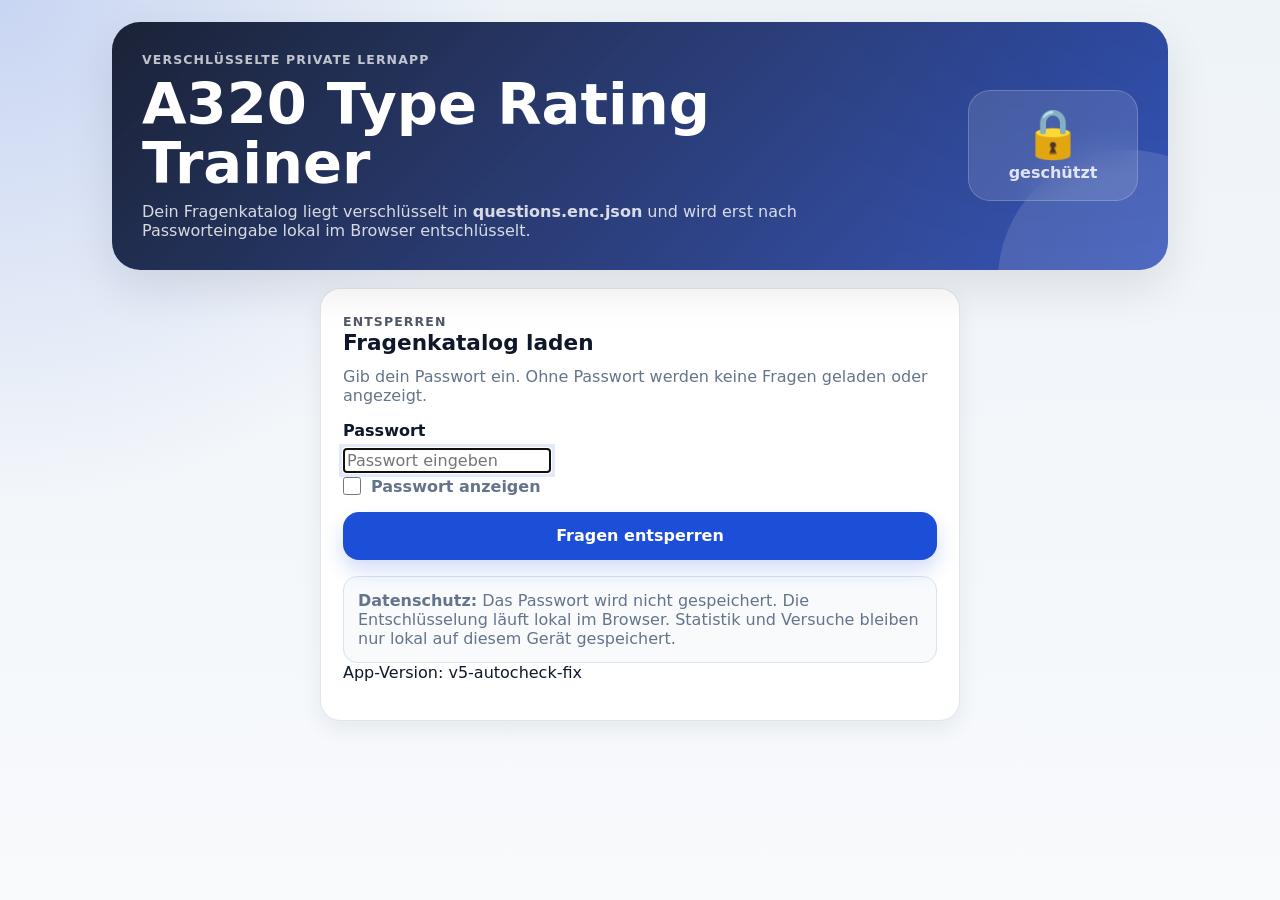
==== commit 609905e6: "Add files via upload" ====
--- a/index.html
+++ b/index.html
@@ -1,181 +1,277 @@
-{\rtf1\ansi\ansicpg1252\cocoartf2759
-\cocoatextscaling0\cocoaplatform0{\fonttbl\f0\froman\fcharset0 Times-Roman;}
-{\colortbl;\red255\green255\blue255;\red0\green0\blue0;}
-{\*\expandedcolortbl;;\cssrgb\c0\c0\c0;}
-\paperw11900\paperh16840\margl1440\margr1440\vieww11520\viewh8400\viewkind0
-\deftab720
-\pard\pardeftab720\sa240\partightenfactor0
-
-\f0\fs24 \cf0 \expnd0\expndtw0\kerning0
-\outl0\strokewidth0 \strokec2 <!DOCTYPE html>\
-<html lang="de">\
-<head>\
-  <meta charset="UTF-8" />\
-  <meta name="viewport" content="width=device-width, initial-scale=1.0" />\
-\
-  <title>A320 Type Rating Trainer</title>\
-\
-  <link rel="stylesheet" href="style.css" />\
-</head>\
-<body>\
-  <main class="app-shell">\
-\
-    <!-- Dashboard -->\
-    <section id="dashboard-section" class="screen">\
-      <header class="hero">\
-        <div>\
-          <p class="eyebrow">Private Lernapp</p>\
-          <h1>A320 Type Rating Trainer</h1>\
-          <p class="subtitle">\
-            Lokaler Quiz-Trainer f\'fcr Lernmodus, Testpr\'fcfung und Statistik.\
-          </p>\
-        </div>\
-      </header>\
-\
-      <section class="card grid-2">\
-        <div>\
-          <h2>Fragen</h2>\
-          <p class="big-number" id="question-count">0</p>\
-          <p class="muted">Aktuell geladene Fragen</p>\
-        </div>\
-\
-        <div class="button-stack">\
-          <button id="import-btn" class="btn secondary">\
-            Fragen importieren\
-          </button>\
-          <p class="hint">\
-            XLS/XLSX-Import bauen wir im n\'e4chsten Schritt ein. Aktuell nutzt die App Demo-Fragen.\
-          </p>\
-        </div>\
-      </section>\
-\
-      <section class="card">\
-        <h2>Lernmodus</h2>\
-\
-        <label for="range-type">Fragenbereich</label>\
-        <select id="range-type">\
-          <option value="all">Alle Fragen</option>\
-          <option value="custom">Eigener Bereich</option>\
-        </select>\
-\
-        <div id="range-custom" class="range-row hidden">\
-          <div>\
-            <label for="range-start">Von Frage</label>\
-            <input id="range-start" type="number" min="1" value="1" />\
-          </div>\
-\
-          <div>\
-            <label for="range-end">Bis Frage</label>\
-            <input id="range-end" type="number" min="1" value="5" />\
-          </div>\
-        </div>\
-\
-        <button id="start-learn-btn" class="btn primary">\
-          Lernmodus starten\
-        </button>\
-      </section>\
-\
-      <section class="card">\
-        <h2>Testpr\'fcfung</h2>\
-        <p>\
-          Die Testpr\'fcfung w\'e4hlt bis zu 40 zuf\'e4llige Fragen aus allen geladenen Fragen.\
-          In der Demo-Version sind weniger Fragen vorhanden.\
-        </p>\
-\
-        <button id="start-test-btn" class="btn primary">\
-          Testpr\'fcfung starten\
-        </button>\
-      </section>\
-\
-      <section class="card">\
-        <h2>Statistik</h2>\
-\
-        <div class="stats-grid">\
-          <div class="stat-box">\
-            <span class="stat-label">Versuche</span>\
-            <strong id="attempts-count">0</strong>\
-          </div>\
-\
-          <div class="stat-box">\
-            <span class="stat-label">Bester Score</span>\
-            <strong id="best-score">\'96</strong>\
-          </div>\
-\
-          <div class="stat-box">\
-            <span class="stat-label">Durchschnitt</span>\
-            <strong id="avg-score">\'96</strong>\
-          </div>\
-        </div>\
-\
-        <h3>Letzte Versuche</h3>\
-        <div id="history-list" class="history-list empty">\
-          Noch keine Versuche gespeichert.\
-        </div>\
-\
-        <h3>H\'e4ufig falsch beantwortet</h3>\
-        <div id="frequent-wrong-list" class="history-list empty">\
-          Noch keine falschen Antworten vorhanden.\
-        </div>\
-      </section>\
-\
-      <section class="danger-zone">\
-        <button id="reset-data-btn" class="btn danger">\
-          Lokale Daten zur\'fccksetzen\
-        </button>\
-        <p class="hint">\
-          L\'f6scht lokal gespeicherte Versuche und sp\'e4ter auch importierte Fragen.\
-        </p>\
-      </section>\
-    </section>\
-\
-    <!-- Quiz Screen -->\
-    <section id="quiz-section" class="screen hidden">\
-      <div class="top-bar">\
-        <button id="quit-session-btn" class="btn ghost">\
-          Zur\'fcck\
-        </button>\
-\
-        <div>\
-          <p id="quiz-mode-title" class="quiz-title">Lernmodus</p>\
-          <p id="quiz-progress" class="muted">Frage 1 von 1</p>\
-        </div>\
-      </div>\
-\
-      <section class="card question-card">\
-        <div id="question-card"></div>\
-\
-        <div id="answer-list" class="answer-list"></div>\
-\
-        <div class="quiz-actions">\
-          <button id="check-answer-btn" class="btn primary">\
-            Antwort pr\'fcfen\
-          </button>\
-\
-          <button id="next-question-btn" class="btn secondary">\
-            N\'e4chste Frage\
-          </button>\
-        </div>\
-      </section>\
-    </section>\
-\
-    <!-- Result Screen -->\
-    <section id="result-section" class="screen hidden">\
-      <section class="card">\
-        <h2 id="result-title">Resultat</h2>\
-\
-        <div id="result-summary" class="result-summary"></div>\
-\
-        <h3>Falsch beantwortete Fragen</h3>\
-        <div id="result-wrong-list" class="wrong-list"></div>\
-\
-        <button id="back-dashboard-btn" class="btn primary">\
-          Zur\'fcck zum Dashboard\
-        </button>\
-      </section>\
-    </section>\
-\
-  </main>\
-\
-  <script src="app.js" defer></script>\
-</body>\
-</html>}+<!DOCTYPE html>
+<html lang="de">
+<head>
+  <meta charset="UTF-8" />
+  <meta name="viewport" content="width=device-width, initial-scale=1.0" />
+  <meta name="theme-color" content="#0f172a" />
+  <meta name="apple-mobile-web-app-capable" content="yes" />
+  <meta name="apple-mobile-web-app-title" content="A320 Trainer" />
+  <link rel="manifest" href="manifest.json" />
+  <link rel="apple-touch-icon" href="icon-192.png" />
+
+  <title>A320 Type Rating Trainer</title>
+
+  <link rel="stylesheet" href="style.css" />
+</head>
+<body>
+  <main class="app-shell">
+
+    <section id="unlock-section" class="screen">
+      <header class="hero">
+        <div class="hero-content">
+          <div>
+            <p class="eyebrow">Verschlüsselte private Lernapp</p>
+            <h1>A320 Type Rating Trainer</h1>
+            <p class="subtitle">
+              Dein Fragenkatalog liegt verschlüsselt in <strong>questions.enc.json</strong> und wird erst nach Passworteingabe lokal im Browser entschlüsselt.
+            </p>
+          </div>
+
+          <div class="hero-badge">
+            <strong>🔒</strong>
+            <span>geschützt</span>
+          </div>
+        </div>
+      </header>
+
+      <section class="card unlock-card">
+        <span class="card-kicker">Entsperren</span>
+        <h2>Fragenkatalog laden</h2>
+        <p class="muted">
+          Gib dein Passwort ein. Ohne Passwort werden keine Fragen geladen oder angezeigt.
+        </p>
+
+        <label for="unlock-password">Passwort</label>
+        <input id="unlock-password" type="password" autocomplete="current-password" placeholder="Passwort eingeben" />
+
+        <label class="checkbox-line">
+          <input id="show-password" type="checkbox" />
+          Passwort anzeigen
+        </label>
+
+        <button id="unlock-btn" class="btn primary">
+          Fragen entsperren
+        </button>
+
+        <div id="unlock-status" class="status-message hidden"></div>
+
+        <div class="privacy-note">
+          <strong>Datenschutz:</strong> Das Passwort wird nicht gespeichert. Die Entschlüsselung läuft lokal im Browser. Statistik und Versuche bleiben nur lokal auf diesem Gerät gespeichert.
+        </div>
+        <p id="app-version" class="hint">App-Version: wird geladen …</p>
+      </section>
+    </section>
+
+    <section id="dashboard-section" class="screen">
+      <header class="hero">
+        <div class="hero-content">
+          <div>
+            <p class="eyebrow">Private Lernapp</p>
+            <h1>A320 Type Rating Trainer</h1>
+            <p class="subtitle">
+              Lokaler Quiz-Trainer für Lernmodus, Testprüfung, Fragenliste und Statistik.
+            </p>
+          </div>
+
+          <div class="hero-badge">
+            <strong id="question-count-hero">0</strong>
+            <span>Fragen geladen</span>
+          </div>
+        </div>
+      </header>
+
+      <section id="data-warning-card" class="card warning-card hidden">
+        <h2>Datenhinweis</h2>
+        <div id="data-warning-list"></div>
+      </section>
+
+      <section class="dashboard-grid">
+        <article class="card stat-card">
+          <span class="card-kicker">Fragenkatalog</span>
+          <strong id="question-count">0</strong>
+          <p class="muted">Fragen lokal in dieser App geladen</p>
+
+          <div class="button-row">
+            <button id="open-question-list-btn" class="btn secondary">
+              Fragenliste öffnen
+            </button>
+            <button id="export-questions-btn" class="btn ghost">
+              Fragen als JSON exportieren
+            </button>
+          </div>
+        </article>
+
+        <article class="card stat-card">
+          <span class="card-kicker">Statistik</span>
+          <strong id="attempts-count">0</strong>
+          <p class="muted">gespeicherte Versuche</p>
+
+          <div class="mini-stats">
+            <span>Bester Score: <strong id="best-score">–</strong></span>
+            <span>Durchschnitt: <strong id="avg-score">–</strong></span>
+          </div>
+        </article>
+      </section>
+
+      <section class="mode-grid">
+        <article class="card mode-card">
+          <div class="mode-icon">📘</div>
+          <h2>Lernmodus</h2>
+          <p>
+            Du erhältst direkt Feedback nach jeder Frage. Ideal zum Üben einzelner Bereiche.
+          </p>
+
+          <label for="range-type">Fragenbereich</label>
+          <select id="range-type">
+            <option value="all">Alle Fragen</option>
+            <option value="custom">Eigener Bereich</option>
+            <option value="wrong">Nur häufig falsch beantwortete Fragen</option>
+          </select>
+
+          <div id="range-custom" class="range-row hidden">
+            <div>
+              <label for="range-start">Von Frage</label>
+              <input id="range-start" type="number" min="1" value="1" />
+            </div>
+
+            <div>
+              <label for="range-end">Bis Frage</label>
+              <input id="range-end" type="number" min="1" value="50" />
+            </div>
+          </div>
+
+          <label class="checkbox-line">
+            <input id="learn-shuffle" type="checkbox" />
+            Zufällige Reihenfolge
+          </label>
+
+          <button id="start-learn-btn" class="btn primary">
+            Lernmodus starten
+          </button>
+        </article>
+
+        <article class="card mode-card">
+          <div class="mode-icon">🧪</div>
+          <h2>Testprüfung</h2>
+          <p>
+            40 zufällige Fragen. Während der Prüfung wird keine Lösung angezeigt.
+            Die Auswertung kommt erst am Ende.
+          </p>
+
+          <label for="passing-score">Bestehensgrenze</label>
+          <select id="passing-score">
+            <option value="0">Keine Bestehensgrenze</option>
+            <option value="70">70 %</option>
+            <option value="75" selected>75 %</option>
+            <option value="80">80 %</option>
+            <option value="85">85 %</option>
+          </select>
+
+          <button id="start-test-btn" class="btn primary">
+            Testprüfung starten
+          </button>
+        </article>
+      </section>
+
+      <section class="card">
+        <div class="section-title-row">
+          <div>
+            <h2>Letzte Versuche</h2>
+            <p class="muted">Alles wird nur lokal im Browser gespeichert.</p>
+          </div>
+          <button id="reset-stats-btn" class="btn danger small-btn">
+            Statistik löschen
+          </button>
+        </div>
+
+        <div id="history-list" class="history-list empty">
+          Noch keine Versuche gespeichert.
+        </div>
+
+        <h3>Häufig falsch beantwortet</h3>
+        <div id="frequent-wrong-list" class="history-list empty">
+          Noch keine falschen Antworten vorhanden.
+        </div>
+      </section>
+    </section>
+
+    <section id="question-list-section" class="screen hidden">
+      <div class="top-bar">
+        <button id="back-from-list-btn" class="btn ghost">
+          ← Dashboard
+        </button>
+
+        <div>
+          <p class="screen-kicker">Fragenkatalog</p>
+          <h1>Alle Fragen</h1>
+          <p id="question-list-count" class="muted">0 Fragen</p>
+        </div>
+      </div>
+
+      <section class="card">
+        <label for="question-search">Suchen</label>
+        <input id="question-search" type="search" placeholder="Fragentext, Antwort oder Nummer suchen..." />
+        <div id="question-list" class="question-list"></div>
+      </section>
+    </section>
+
+    <section id="quiz-section" class="screen hidden">
+      <div class="top-bar">
+        <button id="quit-session-btn" class="btn ghost">
+          ← Abbrechen
+        </button>
+
+        <div>
+          <p id="quiz-mode-title" class="screen-kicker">Lernmodus</p>
+          <h1 id="quiz-progress">Frage 1 von 1</h1>
+        </div>
+      </div>
+
+      <section class="card question-card">
+        <div class="progress-shell">
+          <div id="progress-bar" class="progress-bar"></div>
+        </div>
+
+        <div id="question-card"></div>
+
+        <div id="answer-list" class="answer-list"></div>
+
+        <div id="feedback-box" class="feedback-box hidden"></div>
+
+        <div class="quiz-actions">
+          <button id="check-answer-btn" class="btn primary">
+            Antwort prüfen
+          </button>
+
+          <button id="next-question-btn" class="btn secondary">
+            Nächste Frage
+          </button>
+        </div>
+      </section>
+    </section>
+
+    <section id="result-section" class="screen hidden">
+      <div class="top-bar">
+        <button id="back-dashboard-btn" class="btn ghost">
+          ← Dashboard
+        </button>
+
+        <div>
+          <p class="screen-kicker">Auswertung</p>
+          <h1 id="result-title">Resultat</h1>
+        </div>
+      </div>
+
+      <section class="card">
+        <div id="result-summary" class="result-summary"></div>
+
+        <h2>Falsch beantwortete Fragen</h2>
+        <div id="result-wrong-list" class="wrong-list"></div>
+      </section>
+    </section>
+
+  </main>
+
+  <script src="app.js?v=5" defer></script>
+</body>
+</html>
--- a/style.css
+++ b/style.css
@@ -1,432 +1,678 @@
-{\rtf1\ansi\ansicpg1252\cocoartf2759
-\cocoatextscaling0\cocoaplatform0{\fonttbl\f0\fswiss\fcharset0 Helvetica;}
-{\colortbl;\red255\green255\blue255;}
-{\*\expandedcolortbl;;}
-\paperw11900\paperh16840\margl1440\margr1440\vieww11520\viewh8400\viewkind0
-\pard\tx720\tx1440\tx2160\tx2880\tx3600\tx4320\tx5040\tx5760\tx6480\tx7200\tx7920\tx8640\pardirnatural\partightenfactor0
-
-\f0\fs24 \cf0 :root \{\
-  --bg: #f4f6f8;\
-  --card: #ffffff;\
-  --text: #18202a;\
-  --muted: #687384;\
-  --border: #dfe4ea;\
-\
-  --primary: #2563eb;\
-  --primary-dark: #1d4ed8;\
-\
-  --secondary: #e8eef7;\
-  --secondary-text: #1f2937;\
-\
-  --success: #16a34a;\
-  --success-bg: #dcfce7;\
-\
-  --danger: #dc2626;\
-  --danger-bg: #fee2e2;\
-\
-  --warning-bg: #fff7ed;\
-  --warning-border: #fed7aa;\
-\
-  --radius: 18px;\
-  --shadow: 0 10px 30px rgba(15, 23, 42, 0.08);\
-\}\
-\
-* \{\
-  box-sizing: border-box;\
-\}\
-\
-body \{\
-  margin: 0;\
-  font-family: system-ui, -apple-system, BlinkMacSystemFont, "Segoe UI", sans-serif;\
-  background: var(--bg);\
-  color: var(--text);\
-\}\
-\
-.app-shell \{\
-  width: min(980px, 100%);\
-  margin: 0 auto;\
-  padding: 20px;\
-\}\
-\
-.screen \{\
-  animation: fadeIn 0.2s ease-in-out;\
-\}\
-\
-.hidden \{\
-  display: none !important;\
-\}\
-\
-.hero \{\
-  background: linear-gradient(135deg, #172033, #334155);\
-  color: white;\
-  border-radius: 26px;\
-  padding: 28px;\
-  margin-bottom: 20px;\
-  box-shadow: var(--shadow);\
-\}\
-\
-.eyebrow \{\
-  margin: 0 0 8px;\
-  text-transform: uppercase;\
-  letter-spacing: 0.08em;\
-  font-size: 0.78rem;\
-  opacity: 0.78;\
-\}\
-\
-h1,\
-h2,\
-h3,\
-p \{\
-  margin-top: 0;\
-\}\
-\
-h1 \{\
-  margin-bottom: 8px;\
-  font-size: clamp(2rem, 5vw, 3.3rem);\
-\}\
-\
-h2 \{\
-  margin-bottom: 16px;\
-\}\
-\
-h3 \{\
-  margin-top: 22px;\
-  margin-bottom: 10px;\
-\}\
-\
-.subtitle \{\
-  margin-bottom: 0;\
-  color: rgba(255, 255, 255, 0.82);\
-\}\
-\
-.card \{\
-  background: var(--card);\
-  border: 1px solid var(--border);\
-  border-radius: var(--radius);\
-  padding: 20px;\
-  margin-bottom: 18px;\
-  box-shadow: var(--shadow);\
-\}\
-\
-.grid-2 \{\
-  display: grid;\
-  grid-template-columns: 1fr 1fr;\
-  gap: 18px;\
-  align-items: center;\
-\}\
-\
-.big-number \{\
-  font-size: 3rem;\
-  font-weight: 800;\
-  margin-bottom: 0;\
-\}\
-\
-.muted,\
-.hint \{\
-  color: var(--muted);\
-\}\
-\
-.hint \{\
-  font-size: 0.92rem;\
-  margin-bottom: 0;\
-\}\
-\
-.button-stack \{\
-  display: flex;\
-  flex-direction: column;\
-  gap: 10px;\
-\}\
-\
-label \{\
-  display: block;\
-  font-weight: 700;\
-  margin-bottom: 8px;\
-\}\
-\
-select,\
-input \{\
-  width: 100%;\
-  padding: 13px 14px;\
-  border: 1px solid var(--border);\
-  border-radius: 14px;\
-  font-size: 1rem;\
-  background: white;\
-  color: var(--text);\
-  margin-bottom: 14px;\
-\}\
-\
-.range-row \{\
-  display: grid;\
-  grid-template-columns: 1fr 1fr;\
-  gap: 14px;\
-\}\
-\
-.btn \{\
-  width: 100%;\
-  border: 0;\
-  border-radius: 16px;\
-  padding: 14px 18px;\
-  font-size: 1rem;\
-  font-weight: 800;\
-  cursor: pointer;\
-  transition: transform 0.08s ease, opacity 0.15s ease, background 0.15s ease;\
-\}\
-\
-.btn:active \{\
-  transform: scale(0.99);\
-\}\
-\
-.btn:disabled \{\
-  cursor: not-allowed;\
-  opacity: 0.55;\
-\}\
-\
-.primary \{\
-  background: var(--primary);\
-  color: white;\
-\}\
-\
-.primary:hover \{\
-  background: var(--primary-dark);\
-\}\
-\
-.secondary \{\
-  background: var(--secondary);\
-  color: var(--secondary-text);\
-\}\
-\
-.ghost \{\
-  background: transparent;\
-  color: var(--primary);\
-  border: 1px solid var(--border);\
-\}\
-\
-.danger \{\
-  background: var(--danger-bg);\
-  color: var(--danger);\
-\}\
-\
-.danger-zone \{\
-  padding: 6px 0 30px;\
-\}\
-\
-.stats-grid \{\
-  display: grid;\
-  grid-template-columns: repeat(3, 1fr);\
-  gap: 14px;\
-\}\
-\
-.stat-box \{\
-  border: 1px solid var(--border);\
-  border-radius: 16px;\
-  padding: 14px;\
-  background: #fafafa;\
-\}\
-\
-.stat-label \{\
-  display: block;\
-  color: var(--muted);\
-  font-size: 0.88rem;\
-  margin-bottom: 6px;\
-\}\
-\
-.stat-box strong \{\
-  font-size: 1.4rem;\
-\}\
-\
-.history-list,\
-.wrong-list \{\
-  display: flex;\
-  flex-direction: column;\
-  gap: 10px;\
-\}\
-\
-.history-item,\
-.wrong-item \{\
-  border: 1px solid var(--border);\
-  border-radius: 14px;\
-  padding: 14px;\
-  background: #fafafa;\
-\}\
-\
-.empty \{\
-  color: var(--muted);\
-  font-size: 0.95rem;\
-\}\
-\
-.top-bar \{\
-  display: grid;\
-  grid-template-columns: 120px 1fr;\
-  gap: 14px;\
-  align-items: center;\
-  margin-bottom: 16px;\
-\}\
-\
-.quiz-title \{\
-  font-weight: 800;\
-  margin-bottom: 4px;\
-\}\
-\
-.question-card h2 \{\
-  font-size: 1.35rem;\
-  line-height: 1.35;\
-\}\
-\
-.question-meta \{\
-  display: inline-flex;\
-  gap: 8px;\
-  flex-wrap: wrap;\
-  color: var(--muted);\
-  font-size: 0.92rem;\
-  margin-bottom: 12px;\
-\}\
-\
-.answer-list \{\
-  display: grid;\
-  gap: 12px;\
-  margin-top: 20px;\
-\}\
-\
-.answer-btn \{\
-  width: 100%;\
-  text-align: left;\
-  padding: 15px;\
-  border-radius: 16px;\
-  border: 2px solid var(--border);\
-  background: white;\
-  cursor: pointer;\
-  font-size: 1rem;\
-\}\
-\
-.answer-btn:hover \{\
-  border-color: #b8c3d1;\
-\}\
-\
-.answer-btn.selected \{\
-  border-color: var(--primary);\
-  background: #eff6ff;\
-\}\
-\
-.answer-btn.correct \{\
-  border-color: var(--success);\
-  background: var(--success-bg);\
-\}\
-\
-.answer-btn.wrong \{\
-  border-color: var(--danger);\
-  background: var(--danger-bg);\
-\}\
-\
-.answer-letter \{\
-  display: inline-flex;\
-  justify-content: center;\
-  align-items: center;\
-  width: 28px;\
-  height: 28px;\
-  border-radius: 999px;\
-  background: #e5e7eb;\
-  font-weight: 900;\
-  margin-right: 10px;\
-\}\
-\
-.quiz-actions \{\
-  display: grid;\
-  grid-template-columns: 1fr 1fr;\
-  gap: 12px;\
-  margin-top: 20px;\
-\}\
-\
-.result-summary \{\
-  display: grid;\
-  grid-template-columns: repeat(4, 1fr);\
-  gap: 14px;\
-  margin-bottom: 20px;\
-\}\
-\
-.result-box \{\
-  border: 1px solid var(--border);\
-  border-radius: 16px;\
-  padding: 14px;\
-  background: #fafafa;\
-\}\
-\
-.result-box span \{\
-  display: block;\
-  color: var(--muted);\
-  font-size: 0.88rem;\
-  margin-bottom: 6px;\
-\}\
-\
-.result-box strong \{\
-  font-size: 1.45rem;\
-\}\
-\
-.tag \{\
-  display: inline-block;\
-  padding: 4px 9px;\
-  border-radius: 999px;\
-  font-size: 0.82rem;\
-  font-weight: 800;\
-\}\
-\
-.tag-success \{\
-  background: var(--success-bg);\
-  color: var(--success);\
-\}\
-\
-.tag-danger \{\
-  background: var(--danger-bg);\
-  color: var(--danger);\
-\}\
-\
-.note-box \{\
-  border: 1px solid var(--warning-border);\
-  background: var(--warning-bg);\
-  border-radius: 14px;\
-  padding: 12px;\
-  margin-top: 12px;\
-  color: #9a3412;\
-\}\
-\
-@media (max-width: 720px) \{\
-  .app-shell \{\
-    padding: 14px;\
-  \}\
-\
-  .grid-2,\
-  .stats-grid,\
-  .result-summary,\
-  .quiz-actions,\
-  .range-row,\
-  .top-bar \{\
-    grid-template-columns: 1fr;\
-  \}\
-\
-  .top-bar \{\
-    gap: 8px;\
-  \}\
-\
-  .hero \{\
-    padding: 22px;\
-  \}\
-\
-  .card \{\
-    padding: 16px;\
-  \}\
-\
-  .btn \{\
-    padding: 15px;\
-  \}\
-\}\
-\
-@keyframes fadeIn \{\
-  from \{\
-    opacity: 0;\
-    transform: translateY(4px);\
-  \}\
-\
-  to \{\
-    opacity: 1;\
-    transform: translateY(0);\
-  \}\
-\}}+/* A320 Type Rating Trainer - modernes, mobiles Layout */
+
+:root {
+  --bg: #eef3f8;
+  --bg-2: #f8fafc;
+  --card: rgba(255, 255, 255, 0.96);
+  --text: #0f172a;
+  --muted: #64748b;
+  --border: #dbe3ed;
+
+  --primary: #1d4ed8;
+  --primary-dark: #1e40af;
+  --primary-soft: #dbeafe;
+
+  --success: #15803d;
+  --success-soft: #dcfce7;
+
+  --danger: #b91c1c;
+  --danger-soft: #fee2e2;
+
+  --warning: #b45309;
+  --warning-soft: #fff7ed;
+  --warning-border: #fed7aa;
+
+  --radius-lg: 28px;
+  --radius: 20px;
+  --radius-sm: 14px;
+
+  --shadow: 0 18px 45px rgba(15, 23, 42, 0.10);
+  --shadow-soft: 0 8px 22px rgba(15, 23, 42, 0.07);
+}
+
+* {
+  box-sizing: border-box;
+}
+
+html {
+  -webkit-text-size-adjust: 100%;
+}
+
+body {
+  margin: 0;
+  min-height: 100vh;
+  color: var(--text);
+  font-family: Inter, ui-sans-serif, system-ui, -apple-system, BlinkMacSystemFont, "Segoe UI", sans-serif;
+  background:
+    radial-gradient(circle at top left, rgba(29, 78, 216, 0.18), transparent 32rem),
+    linear-gradient(180deg, var(--bg), var(--bg-2));
+}
+
+button,
+input,
+select {
+  font: inherit;
+}
+
+.app-shell {
+  width: min(1100px, 100%);
+  margin: 0 auto;
+  padding: 22px;
+}
+
+.screen {
+  animation: fadeIn 0.18s ease-in-out;
+}
+
+.hidden {
+  display: none !important;
+}
+
+.hero {
+  position: relative;
+  overflow: hidden;
+  margin-bottom: 18px;
+  padding: 30px;
+  color: white;
+  border-radius: var(--radius-lg);
+  background:
+    linear-gradient(135deg, rgba(15, 23, 42, 0.94), rgba(30, 64, 175, 0.88)),
+    radial-gradient(circle at top right, rgba(96, 165, 250, 0.35), transparent 22rem);
+  box-shadow: var(--shadow);
+}
+
+.hero::after {
+  content: "";
+  position: absolute;
+  width: 260px;
+  height: 260px;
+  right: -90px;
+  bottom: -140px;
+  border-radius: 50%;
+  background: rgba(255, 255, 255, 0.12);
+}
+
+.hero-content {
+  position: relative;
+  z-index: 1;
+  display: flex;
+  gap: 22px;
+  align-items: center;
+  justify-content: space-between;
+}
+
+.eyebrow,
+.screen-kicker,
+.card-kicker {
+  margin: 0 0 8px;
+  color: inherit;
+  text-transform: uppercase;
+  letter-spacing: 0.09em;
+  font-size: 0.78rem;
+  font-weight: 800;
+  opacity: 0.72;
+}
+
+h1,
+h2,
+h3,
+p {
+  margin-top: 0;
+}
+
+h1 {
+  margin-bottom: 8px;
+  font-size: clamp(2rem, 5vw, 3.6rem);
+  line-height: 1.03;
+}
+
+h2 {
+  margin-bottom: 12px;
+  font-size: 1.35rem;
+}
+
+h3 {
+  margin-top: 24px;
+  margin-bottom: 10px;
+}
+
+.subtitle {
+  max-width: 680px;
+  margin-bottom: 0;
+  color: rgba(255, 255, 255, 0.82);
+}
+
+.hero-badge {
+  min-width: 170px;
+  padding: 18px;
+  border: 1px solid rgba(255, 255, 255, 0.20);
+  border-radius: 22px;
+  background: rgba(255, 255, 255, 0.12);
+  backdrop-filter: blur(16px);
+  text-align: center;
+}
+
+.hero-badge strong {
+  display: block;
+  font-size: 3rem;
+  line-height: 1;
+}
+
+.hero-badge span {
+  display: block;
+  margin-top: 6px;
+  color: rgba(255, 255, 255, 0.82);
+  font-weight: 700;
+}
+
+.card {
+  margin-bottom: 18px;
+  padding: 22px;
+  border: 1px solid rgba(219, 227, 237, 0.92);
+  border-radius: var(--radius);
+  background: var(--card);
+  box-shadow: var(--shadow-soft);
+}
+
+.warning-card {
+  border-color: var(--warning-border);
+  background: var(--warning-soft);
+  color: #7c2d12;
+}
+
+.dashboard-grid,
+.mode-grid {
+  display: grid;
+  grid-template-columns: 1fr 1fr;
+  gap: 18px;
+}
+
+.stat-card strong {
+  display: block;
+  margin-bottom: 6px;
+  font-size: 3rem;
+  line-height: 1;
+}
+
+.muted {
+  color: var(--muted);
+}
+
+.button-row {
+  display: flex;
+  gap: 10px;
+  margin-top: 16px;
+}
+
+.mini-stats {
+  display: grid;
+  gap: 8px;
+  margin-top: 14px;
+  color: var(--muted);
+}
+
+.mode-card {
+  display: flex;
+  flex-direction: column;
+}
+
+.mode-card p {
+  color: var(--muted);
+}
+
+.mode-icon {
+  display: inline-grid;
+  width: 48px;
+  height: 48px;
+  place-items: center;
+  margin-bottom: 14px;
+  border-radius: 16px;
+  background: var(--primary-soft);
+  font-size: 1.4rem;
+}
+
+label {
+  display: block;
+  margin: 12px 0 8px;
+  font-weight: 800;
+}
+
+select,
+input[type="number"],
+input[type="search"] {
+  width: 100%;
+  margin-bottom: 10px;
+  padding: 14px 15px;
+  color: var(--text);
+  border: 1px solid var(--border);
+  border-radius: var(--radius-sm);
+  background: white;
+  outline: none;
+}
+
+select:focus,
+input:focus {
+  border-color: rgba(29, 78, 216, 0.65);
+  box-shadow: 0 0 0 4px rgba(29, 78, 216, 0.12);
+}
+
+.range-row {
+  display: grid;
+  grid-template-columns: 1fr 1fr;
+  gap: 14px;
+}
+
+.checkbox-line {
+  display: flex;
+  align-items: center;
+  gap: 10px;
+  margin: 6px 0 16px;
+  color: var(--muted);
+  font-weight: 700;
+}
+
+.checkbox-line input {
+  width: 20px;
+  height: 20px;
+}
+
+.btn {
+  display: inline-flex;
+  width: 100%;
+  min-height: 48px;
+  align-items: center;
+  justify-content: center;
+  gap: 8px;
+  padding: 13px 16px;
+  border: 0;
+  border-radius: 16px;
+  cursor: pointer;
+  font-weight: 900;
+  transition: transform 0.08s ease, opacity 0.15s ease, background 0.15s ease, box-shadow 0.15s ease;
+}
+
+.btn:active {
+  transform: translateY(1px) scale(0.995);
+}
+
+.btn:disabled {
+  cursor: not-allowed;
+  opacity: 0.52;
+}
+
+.primary {
+  color: white;
+  background: var(--primary);
+  box-shadow: 0 10px 20px rgba(29, 78, 216, 0.20);
+}
+
+.primary:hover {
+  background: var(--primary-dark);
+}
+
+.secondary {
+  color: #1e293b;
+  background: #e8eef8;
+}
+
+.ghost {
+  color: var(--primary);
+  border: 1px solid var(--border);
+  background: white;
+}
+
+.danger {
+  color: var(--danger);
+  background: var(--danger-soft);
+}
+
+.small-btn {
+  width: auto;
+  min-height: 42px;
+}
+
+.section-title-row,
+.top-bar {
+  display: flex;
+  gap: 16px;
+  align-items: center;
+  justify-content: space-between;
+}
+
+.top-bar {
+  margin-bottom: 18px;
+}
+
+.top-bar .btn {
+  width: auto;
+  min-width: 150px;
+}
+
+.top-bar h1 {
+  margin-bottom: 2px;
+  font-size: clamp(1.7rem, 4vw, 2.5rem);
+}
+
+.history-list,
+.wrong-list,
+.question-list {
+  display: grid;
+  gap: 12px;
+}
+
+.empty {
+  color: var(--muted);
+}
+
+.history-item,
+.wrong-item,
+.list-question-item {
+  padding: 15px;
+  border: 1px solid var(--border);
+  border-radius: 16px;
+  background: #fbfdff;
+}
+
+.history-item p,
+.wrong-item p,
+.list-question-item p {
+  margin-bottom: 8px;
+}
+
+.question-card {
+  padding: clamp(18px, 4vw, 30px);
+}
+
+.progress-shell {
+  width: 100%;
+  height: 10px;
+  overflow: hidden;
+  margin-bottom: 22px;
+  border-radius: 999px;
+  background: #e2e8f0;
+}
+
+.progress-bar {
+  height: 100%;
+  width: 0%;
+  border-radius: 999px;
+  background: linear-gradient(90deg, var(--primary), #38bdf8);
+  transition: width 0.22s ease;
+}
+
+.question-meta {
+  display: flex;
+  flex-wrap: wrap;
+  gap: 8px;
+  margin-bottom: 12px;
+}
+
+.pill {
+  display: inline-flex;
+  align-items: center;
+  padding: 5px 10px;
+  border-radius: 999px;
+  color: #475569;
+  background: #f1f5f9;
+  font-size: 0.85rem;
+  font-weight: 800;
+}
+
+.question-card h2 {
+  font-size: clamp(1.25rem, 4vw, 1.85rem);
+  line-height: 1.28;
+}
+
+.answer-list {
+  display: grid;
+  gap: 12px;
+  margin-top: 22px;
+}
+
+.answer-btn {
+  width: 100%;
+  min-height: 58px;
+  padding: 15px;
+  text-align: left;
+  color: var(--text);
+  border: 2px solid var(--border);
+  border-radius: 18px;
+  background: white;
+  cursor: pointer;
+  line-height: 1.35;
+}
+
+.answer-btn:hover {
+  border-color: #b8c5d8;
+  background: #fbfdff;
+}
+
+.answer-btn.selected {
+  border-color: var(--primary);
+  background: #eff6ff;
+}
+
+.answer-btn.correct {
+  border-color: var(--success);
+  background: var(--success-soft);
+}
+
+.answer-btn.wrong {
+  border-color: var(--danger);
+  background: var(--danger-soft);
+}
+
+.answer-letter {
+  display: inline-grid;
+  width: 31px;
+  height: 31px;
+  place-items: center;
+  margin-right: 10px;
+  border-radius: 999px;
+  color: #0f172a;
+  background: #e2e8f0;
+  font-weight: 950;
+}
+
+.feedback-box {
+  margin-top: 16px;
+  padding: 14px;
+  border-radius: 16px;
+  font-weight: 800;
+}
+
+.feedback-box.good {
+  color: var(--success);
+  background: var(--success-soft);
+}
+
+.feedback-box.bad {
+  color: var(--danger);
+  background: var(--danger-soft);
+}
+
+.quiz-actions {
+  display: grid;
+  grid-template-columns: 1fr 1fr;
+  gap: 12px;
+  margin-top: 20px;
+}
+
+.result-summary {
+  display: grid;
+  grid-template-columns: repeat(5, 1fr);
+  gap: 12px;
+  margin-bottom: 24px;
+}
+
+.result-box {
+  padding: 16px;
+  border: 1px solid var(--border);
+  border-radius: 16px;
+  background: #fbfdff;
+}
+
+.result-box span {
+  display: block;
+  margin-bottom: 6px;
+  color: var(--muted);
+  font-size: 0.9rem;
+  font-weight: 700;
+}
+
+.result-box strong {
+  display: block;
+  font-size: 1.7rem;
+}
+
+.result-box.pass {
+  border-color: rgba(21, 128, 61, 0.3);
+  background: var(--success-soft);
+}
+
+.result-box.fail {
+  border-color: rgba(185, 28, 28, 0.3);
+  background: var(--danger-soft);
+}
+
+.tag {
+  display: inline-flex;
+  margin-bottom: 8px;
+  padding: 5px 10px;
+  border-radius: 999px;
+  font-size: 0.82rem;
+  font-weight: 900;
+}
+
+.tag-success {
+  color: var(--success);
+  background: var(--success-soft);
+}
+
+.tag-danger {
+  color: var(--danger);
+  background: var(--danger-soft);
+}
+
+.answer-list-mini {
+  display: grid;
+  gap: 6px;
+  margin-top: 10px;
+}
+
+.answer-mini {
+  padding: 8px 10px;
+  border-radius: 10px;
+  background: #f1f5f9;
+}
+
+.answer-mini.correct-mini {
+  color: var(--success);
+  background: var(--success-soft);
+  font-weight: 900;
+}
+
+@media (max-width: 820px) {
+  .app-shell {
+    padding: 14px;
+  }
+
+  .hero {
+    padding: 22px;
+  }
+
+  .hero-content,
+  .dashboard-grid,
+  .mode-grid,
+  .range-row,
+  .quiz-actions,
+  .result-summary,
+  .section-title-row,
+  .top-bar {
+    display: grid;
+    grid-template-columns: 1fr;
+  }
+
+  .hero-badge {
+    width: 100%;
+    text-align: left;
+  }
+
+  .button-row {
+    flex-direction: column;
+  }
+
+  .top-bar .btn,
+  .small-btn {
+    width: 100%;
+  }
+
+  .result-summary {
+    gap: 10px;
+  }
+}
+
+@keyframes fadeIn {
+  from {
+    opacity: 0;
+    transform: translateY(5px);
+  }
+
+  to {
+    opacity: 1;
+    transform: translateY(0);
+  }
+}
+
+
+/* Verschlüsselungs- / Unlock-Screen */
+.unlock-card {
+  max-width: 640px;
+  margin-left: auto;
+  margin-right: auto;
+}
+
+.checkbox-line {
+  display: flex;
+  align-items: center;
+  gap: 10px;
+  font-weight: 700;
+  margin: 4px 0 16px;
+}
+
+.checkbox-line input {
+  width: 18px;
+  height: 18px;
+  margin: 0;
+}
+
+.status-message {
+  margin-top: 14px;
+  border-radius: 14px;
+  padding: 12px 14px;
+  font-weight: 800;
+}
+
+.status-message.info {
+  background: #e0f2fe;
+  color: #075985;
+}
+
+.status-message.good {
+  background: var(--success-bg);
+  color: var(--success);
+}
+
+.status-message.bad {
+  background: var(--danger-bg);
+  color: var(--danger);
+}
+
+.privacy-note {
+  margin-top: 16px;
+  padding: 14px;
+  border-radius: 14px;
+  background: #f8fafc;
+  color: var(--muted);
+  border: 1px solid var(--border);
+}
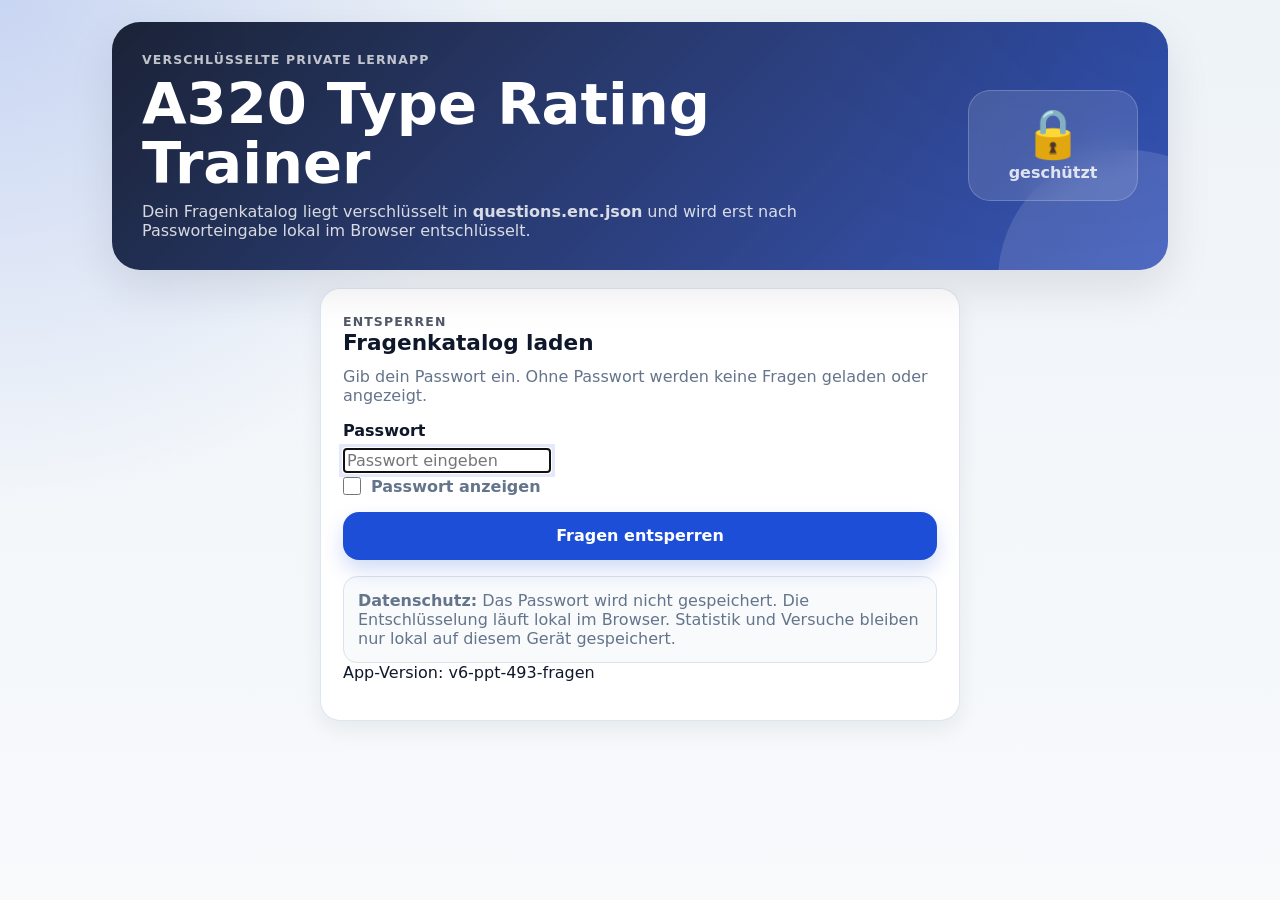
==== commit be7df63e: "Add files via upload" ====
--- a/index.html
+++ b/index.html
@@ -272,6 +272,6 @@
 
   </main>
 
-  <script src="app.js?v=5" defer></script>
+  <script src="app.js?v=6" defer></script>
 </body>
 </html>
